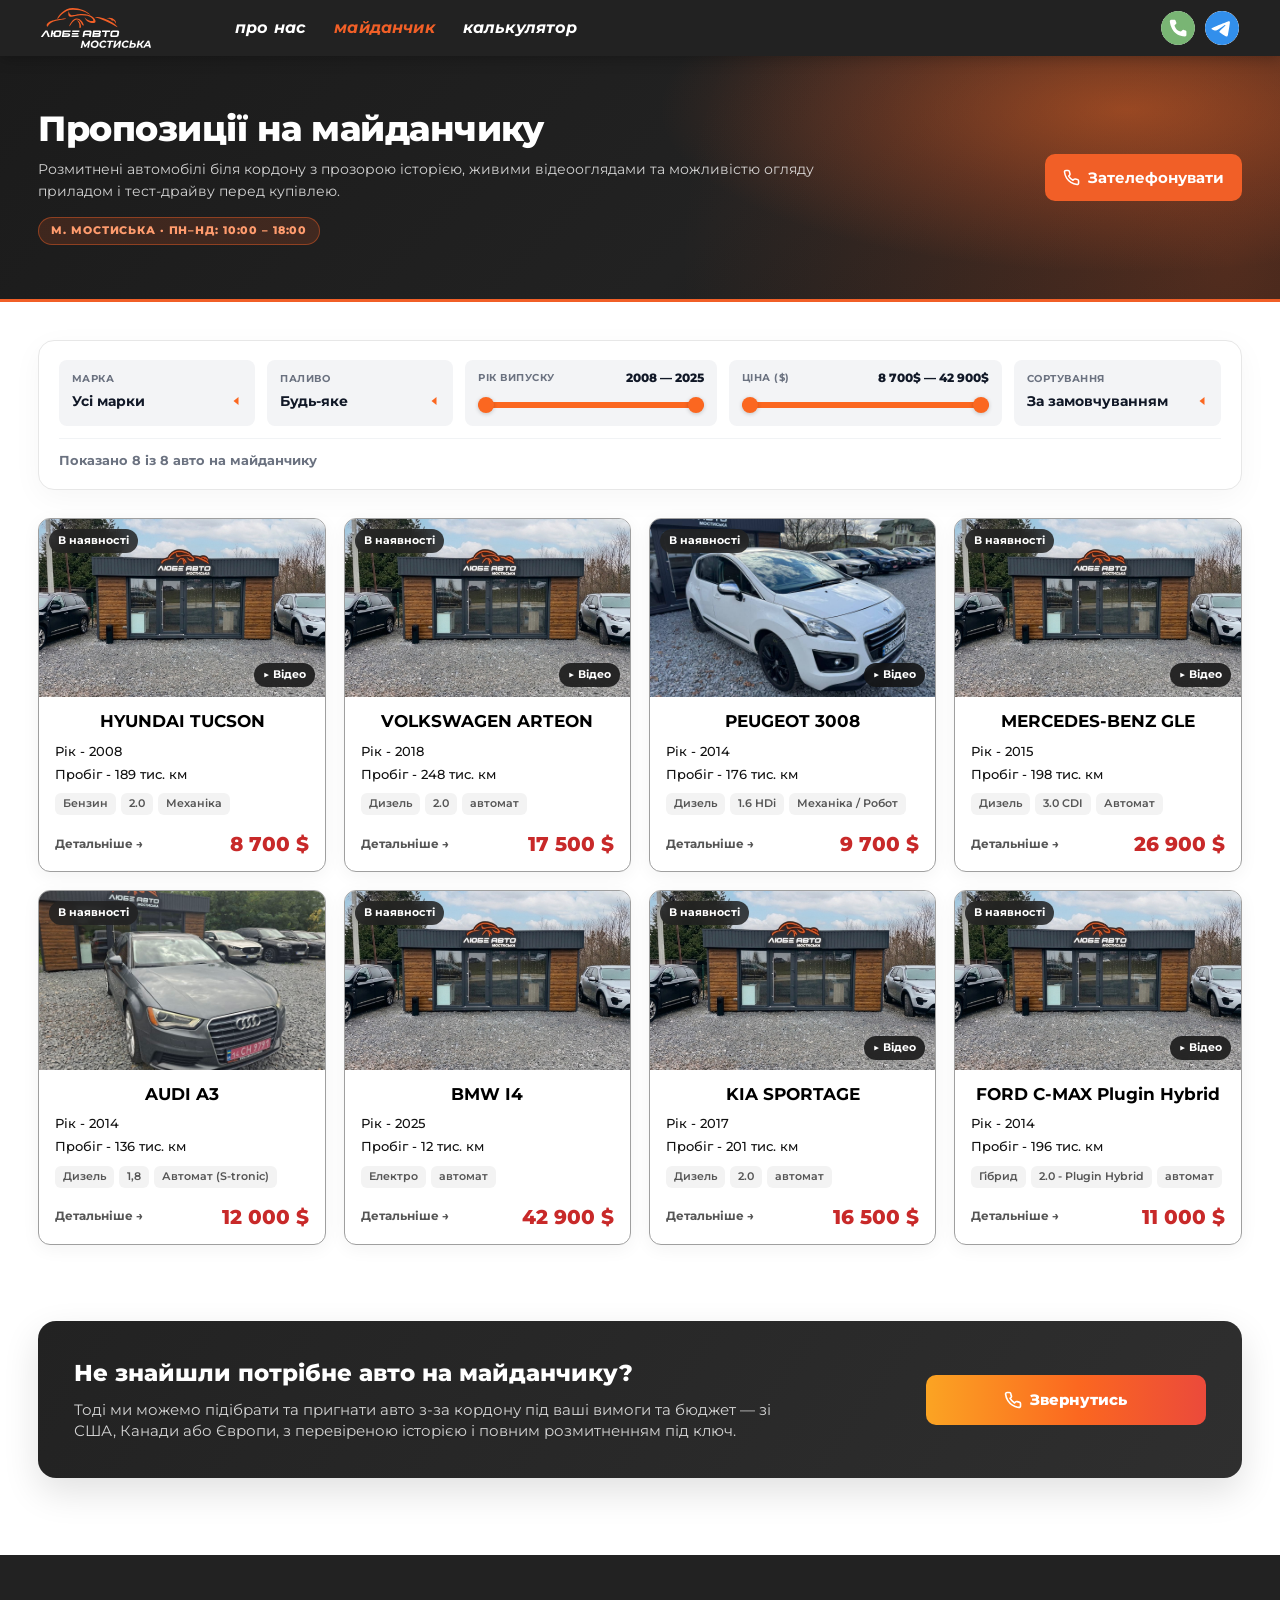
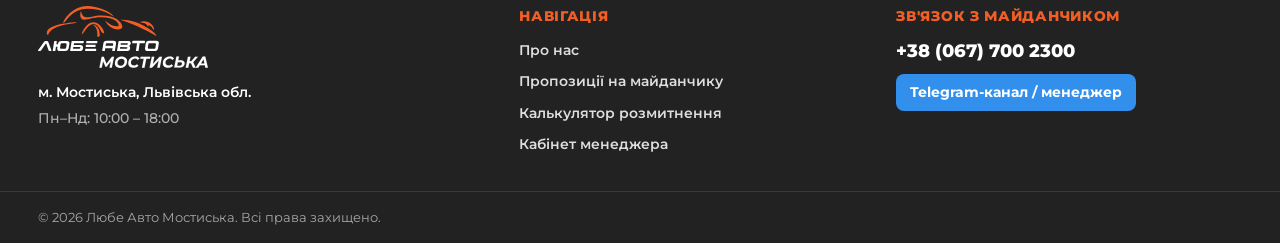
==== index.html @ 4a0e56e9 "Update root URLs and multi-size PNG/ICO favicons for avovkus.github.io" ====
<!DOCTYPE html>
<html lang="uk">
<head>
  <meta charset="UTF-8" />
  <meta name="viewport" content="width=device-width, initial-scale=1.0" />
  <title>Любе Авто Мостиська</title>
  <meta
    name="description"
    content="Автомайданчик Любе Авто Мостиська: перевірені авто в наявності на площадці та фірмовий онлайн-калькулятор розмитнення і доставки авто з Європи, США та Кореї."
  />
  <link rel="canonical" href="https://avovkus.github.io/" />
  <meta property="og:type" content="website" />
  <meta property="og:locale" content="uk_UA" />
  <meta property="og:site_name" content="Любе Авто Мостиська" />
  <meta property="og:url" content="https://avovkus.github.io/" />
  <meta property="og:title" content="Любе Авто Мостиська" />
  <meta
    property="og:description"
    content="Перевірені розмитнені авто на майданчику в Мостиськах та точний калькулятор розмитнення авто зі США, Канади й Європи."
  />
  <meta property="og:image" content="https://avovkus.github.io/assets/img/hero.jpg" />
  <link rel="icon" href="favicon.ico?v=20261128" sizes="any" />
  <link rel="icon" type="image/svg+xml" href="assets/img/favicon.svg?v=20261128" />
  <link rel="icon" type="image/png" sizes="48x48" href="assets/img/favicon-48.png?v=20261128" />
  <link rel="icon" type="image/png" sizes="96x96" href="assets/img/favicon-96.png?v=20261128" />
  <link rel="icon" type="image/png" sizes="192x192" href="assets/img/favicon-192.png?v=20261128" />
  <link rel="apple-touch-icon" sizes="180x180" href="assets/img/apple-touch-icon.png?v=20261128" />
  <script type="application/ld+json">
  {
    "@context": "https://schema.org",
    "@graph": [
      {
        "@type": "WebSite",
        "name": "Любе Авто Мостиська",
        "alternateName": ["Lube Avto Mostyska", "Любе Авто"],
        "url": "https://avovkus.github.io/"
      },
      {
        "@type": "AutoDealer",
        "name": "Любе Авто Мостиська",
        "url": "https://avovkus.github.io/",
        "image": "https://avovkus.github.io/assets/img/hero.jpg",
        "telephone": "+380677002300",
        "address": {
          "@type": "PostalAddress",
          "addressLocality": "Мостиська",
          "addressRegion": "Львівська область",
          "addressCountry": "UA"
        }
      }
    ]
  }
  </script>
  <link rel="preconnect" href="https://fonts.googleapis.com" />
  <link rel="preconnect" href="https://fonts.gstatic.com" crossorigin />
  <link
    href="https://fonts.googleapis.com/css2?family=Montserrat:ital,wght@0,400;0,500;0,600;0,700;0,800;1,700;1,800&display=swap"
    rel="stylesheet"
  />
  <link rel="stylesheet" href="css/styles.css?v=20261126" />
</head>
<body id="top" data-page="lot">
  <!-- Шапка сайту -->
  <header class="site-header" id="site-header">
    <div class="header-inner">
      <a href="index.html" class="brand-link" aria-label="Любе Авто Мостиська — головна сторінка майданчика">
        <img
          src="assets/img/logo.svg"
          alt="Любе Авто Мостиська"
          width="197"
          height="72"
          class="brand-logo"
        />
      </a>

      <nav class="main-nav" aria-label="Головна навігація">
        <a href="about.html" class="nav-link" data-nav="about">про нас</a>
        <a href="index.html" class="nav-link is-active" data-nav="lot" aria-current="page">майданчик</a>
        <a href="calculator.html" class="nav-link" data-nav="calculator">калькулятор</a>
      </nav>

      <div class="header-actions">
        <a
          href="tel:+380677002300"
          class="icon-btn icon-btn--phone"
          id="header-phone-link"
          aria-label="Зателефонувати"
          title="Зателефонувати"
        >
          <img src="assets/img/icon-phone.svg" alt="" width="70" height="70" class="action-icon" />
        </a>

        <a
          href="https://t.me/+380677002300"
          target="_blank"
          rel="noopener noreferrer"
          class="icon-btn icon-btn--telegram"
          id="header-telegram-link"
          aria-label="Написати в Telegram"
          title="Написати в Telegram"
        >
          <img src="assets/img/icon-telegram.svg" alt="" width="70" height="70" class="action-icon" />
        </a>

        <button
          type="button"
          class="burger-btn"
          id="burger-btn"
          aria-expanded="false"
          aria-controls="mobile-menu"
          aria-label="Відкрити меню"
        >
          <span></span>
          <span></span>
          <span></span>
        </button>
      </div>
    </div>

    <!-- Мобільне меню -->
    <div class="mobile-menu" id="mobile-menu" hidden>
      <a href="about.html" class="mobile-menu__link" data-nav="about">про нас</a>
      <a href="index.html" class="mobile-menu__link is-active" data-nav="lot" aria-current="page">майданчик</a>
      <a href="calculator.html" class="mobile-menu__link" data-nav="calculator">калькулятор</a>
      <div class="mobile-menu__contacts">
        <a href="tel:+380677002300" id="mobile-phone-link" class="mobile-contact-pill">
          Зателефонувати
        </a>
        <a
          href="https://t.me/+380677002300"
          target="_blank"
          rel="noopener noreferrer"
          id="mobile-telegram-link"
          class="mobile-contact-pill mobile-contact-pill--tg"
        >
          Telegram
        </a>
      </div>
    </div>
  </header>

  <main>
    <!-- Верхній банер майданчика -->
    <section class="page-hero" aria-labelledby="lot-hero-title">
      <div class="container">
        <div class="page-hero__inner">
          <div class="page-hero__content">
            <h1 class="page-hero__title" id="lot-hero-title">
              Пропозиції на майданчику
            </h1>
            <p class="page-hero__subtitle">
              Розмитнені автомобілі біля кордону з прозорою історією, живими відеооглядами та
              можливістю огляду приладом і тест-драйву перед купівлею.
            </p>
            <span class="page-hero__eyebrow page-hero__eyebrow--bottom" id="lot-hero-meta">
              <span id="lot-hero-meta-text">м. Мостиська · Пн–Нд: 10:00 – 18:00</span>
            </span>
          </div>

          <div class="page-hero__actions">
            <a
              href="tel:+380677002300"
              id="lot-hero-phone-btn"
              class="btn btn--primary"
              aria-label="Зателефонувати на майданчик"
            >
              <svg width="17" height="17" viewBox="0 0 24 24" fill="none" stroke="currentColor" stroke-width="2.2" stroke-linecap="round" stroke-linejoin="round" aria-hidden="true">
                <path d="M22 16.92v3a2 2 0 0 1-2.18 2 19.79 19.79 0 0 1-8.63-3.07 19.5 19.5 0 0 1-6-6 19.79 19.79 0 0 1-3.07-8.67A2 2 0 0 1 4.11 2h3a2 2 0 0 1 2 1.72 12.84 12.84 0 0 0 .7 2.81 2 2 0 0 1-.45 2.11L8.09 9.91a16 16 0 0 0 6 6l1.27-1.27a2 2 0 0 1 2.11-.45 12.84 12.84 0 0 0 2.81.7A2 2 0 0 1 22 16.92z" />
              </svg>
              <span>Зателефонувати</span>
            </a>
          </div>
        </div>
      </div>
    </section>

    <!-- Вітрина авто на майданчику -->
    <section class="lot-section" id="lot" aria-label="Каталог автомобілів на майданчику">
      <div class="container">

        <!-- Фільтри майданчика у стилі калькулятора -->
        <div class="filter-bar-wrap">
          <div class="filter-shell">
            <form class="filter-bar" id="lot-filters" aria-label="Фільтри автомобілів на майданчику">
              <label class="filter-slot">
                <span class="filter-slot__label">Марка</span>
                <select id="filter-brand" name="brand" class="filter-slot__control">
                  <option value="all">Усі марки</option>
                </select>
              </label>

              <label class="filter-slot">
                <span class="filter-slot__label">Паливо</span>
                <select id="filter-fuel" name="fuel" class="filter-slot__control">
                  <option value="all">Будь-яке</option>
                </select>
              </label>

              <div class="filter-slot filter-slot--range" id="filter-year-slot">
                <div class="filter-range__head">
                  <span class="filter-slot__label">Рік випуску</span>
                  <span class="filter-range__value" id="filter-year-display">—</span>
                </div>
                <div class="dual-range" id="filter-year-range">
                  <div class="dual-range__track" aria-hidden="true">
                    <div class="dual-range__fill" id="filter-year-fill"></div>
                  </div>
                  <input
                    type="range"
                    id="filter-year-min"
                    class="dual-range__input dual-range__input--min"
                    aria-label="Рік випуску від"
                  />
                  <input
                    type="range"
                    id="filter-year-max"
                    class="dual-range__input dual-range__input--max"
                    aria-label="Рік випуску до"
                  />
                </div>
              </div>

              <div class="filter-slot filter-slot--range" id="filter-price-slot">
                <div class="filter-range__head">
                  <span class="filter-slot__label">Ціна ($)</span>
                  <span class="filter-range__value" id="filter-price-display">—</span>
                </div>
                <div class="dual-range" id="filter-price-range">
                  <div class="dual-range__track" aria-hidden="true">
                    <div class="dual-range__fill" id="filter-price-fill"></div>
                  </div>
                  <input
                    type="range"
                    id="filter-price-min"
                    class="dual-range__input dual-range__input--min"
                    aria-label="Ціна від"
                  />
                  <input
                    type="range"
                    id="filter-price-max"
                    class="dual-range__input dual-range__input--max"
                    aria-label="Ціна до"
                  />
                </div>
              </div>

              <label class="filter-slot">
                <span class="filter-slot__label">Сортування</span>
                <select id="filter-sort" name="sort" class="filter-slot__control">
                  <option value="default">За замовчуванням</option>
                  <option value="price-asc">Спочатку дешевші</option>
                  <option value="price-desc">Спочатку дорожчі</option>
                  <option value="year-desc">Спочатку новіші</option>
                  <option value="mileage-asc">Менший пробіг</option>
                </select>
              </label>
            </form>

            <div class="filter-meta">
              <p class="filter-meta__count" id="cars-count" aria-live="polite"></p>
              <button type="button" class="filter-reset-btn" id="reset-filters-btn" hidden>
                ✕ Скинути фільтри
              </button>
            </div>
          </div>
        </div>

        <!-- Сітка карток авто -->
        <div class="cars-grid" id="cars-grid"></div>

        <!-- Порожній стан при фільтрації -->
        <div class="empty-state" id="cars-empty" hidden>
          <p class="empty-state__title">За обраними параметрами авто не знайдено</p>
          <p class="empty-state__text">
            Спробуйте змінити фільтри або скористайтесь фірмовим калькулятором розмитнення, щоб підібрати авто під замовлення з-за кордону.
          </p>
          <div class="empty-state__actions">
            <button type="button" class="btn btn--primary" id="empty-reset-btn">
              Показати всі авто на майданчику
            </button>
            <a href="calculator.html" class="btn btn--outline">
              Відкрити калькулятор
            </a>
          </div>
        </div>
      </div>
    </section>

    <!-- Пригон авто під замовлення з-за кордону -->
    <section class="cross-cta-section" aria-label="Підбір і пригон авто з-за кордону">
      <div class="container">
        <div class="cross-cta-card">
          <div class="cross-cta-card__text">
            <h2 class="cross-cta-card__title">Не знайшли потрібне авто на майданчику?</h2>
            <p class="cross-cta-card__desc">
              Тоді ми можемо підібрати та пригнати авто з-за кордону під ваші вимоги та бюджет — зі США, Канади або Європи, з перевіреною історією і повним розмитненням під ключ.
            </p>
          </div>
          <div class="cross-cta-card__actions">
            <a
              href="tel:+380677002300"
              id="lot-cta-phone-btn"
              class="cta-gradient-btn"
              aria-label="Звернутись за телефоном щодо пригону авто"
            >
              <svg width="18" height="18" viewBox="0 0 24 24" fill="none" stroke="currentColor" stroke-width="2.2" stroke-linecap="round" stroke-linejoin="round" aria-hidden="true">
                <path d="M22 16.92v3a2 2 0 0 1-2.18 2 19.79 19.79 0 0 1-8.63-3.07 19.5 19.5 0 0 1-6-6 19.79 19.79 0 0 1-3.07-8.67A2 2 0 0 1 4.11 2h3a2 2 0 0 1 2 1.72 12.84 12.84 0 0 0 .7 2.81 2 2 0 0 1-.45 2.11L8.09 9.91a16 16 0 0 0 6 6l1.27-1.27a2 2 0 0 1 2.11-.45 12.84 12.84 0 0 0 2.81.7A2 2 0 0 1 22 16.92z" />
              </svg>
              <span>Звернутись</span>
            </a>
          </div>
        </div>
      </div>
    </section>
  </main>

  <!-- Футер -->
  <footer class="site-footer">
    <div class="container footer-inner">
      <div class="footer-col">
        <img
          src="assets/img/logo.svg"
          alt="Любе Авто Мостиська"
          width="197"
          height="72"
          class="footer-logo"
        />
        <p class="footer-text" id="footer-city">м. Мостиська, Львівська обл.</p>
        <p class="footer-text footer-text--muted" id="footer-hours">Пн–Нд: 10:00 – 18:00</p>
      </div>

      <div class="footer-col">
        <h3 class="footer-title">Навігація</h3>
        <ul class="footer-links">
          <li><a href="about.html">Про нас</a></li>
          <li><a href="index.html">Пропозиції на майданчику</a></li>
          <li><a href="calculator.html">Калькулятор розмитнення</a></li>
          <li><a href="admin.html">Кабінет менеджера</a></li>
        </ul>
      </div>

      <div class="footer-col">
        <h3 class="footer-title">Зв'язок з майданчиком</h3>
        <div class="footer-contacts">
          <a href="tel:+380677002300" id="footer-phone-link" class="footer-phone">+38 (067) 700 2300</a>
          <a
            href="https://t.me/+380677002300"
            target="_blank"
            rel="noopener noreferrer"
            id="footer-tg-link"
            class="footer-tg"
          >
            Telegram-канал / менеджер
          </a>
        </div>
      </div>
    </div>
    <div class="footer-bottom">
      <div class="container">
        <span>© <span id="current-year">2026</span> Любе Авто Мостиська. Всі права захищено.</span>
      </div>
    </div>
  </footer>

  <!-- Модальне вікно деталей авто -->
  <div class="modal-backdrop" id="car-modal" hidden role="dialog" aria-modal="true" aria-labelledby="modal-car-title">
    <div class="modal-card">
      <button type="button" class="modal-close" id="modal-close-btn" aria-label="Закрити вікно">
        <svg width="18" height="18" viewBox="0 0 24 24" fill="none" aria-hidden="true">
          <path d="M6 6L18 18M18 6L6 18" stroke="currentColor" stroke-width="2.4" stroke-linecap="round" />
        </svg>
      </button>
      <div class="modal-grid">
        <div class="modal-media">
          <div class="modal-media__stage">
            <img id="modal-car-img" src="" alt="" class="modal-media__img" />
            <video
              id="modal-car-video"
              class="modal-media__video"
              controls
              playsinline
              preload="metadata"
              hidden
            ></video>
            <iframe
              id="modal-car-iframe"
              class="modal-media__iframe"
              title="Відео авто"
              allow="accelerometer; autoplay; clipboard-write; encrypted-media; gyroscope; picture-in-picture"
              allowfullscreen
              hidden
            ></iframe>
            <button
              type="button"
              class="modal-gallery-nav modal-gallery-nav--prev"
              id="modal-gallery-prev"
              aria-label="Попереднє медіа"
              hidden
            >
              <svg width="20" height="20" viewBox="0 0 24 24" fill="none" aria-hidden="true">
                <path d="M14.5 6L8.5 12L14.5 18" stroke="currentColor" stroke-width="2.5" stroke-linecap="round" stroke-linejoin="round" />
              </svg>
            </button>
            <button
              type="button"
              class="modal-gallery-nav modal-gallery-nav--next"
              id="modal-gallery-next"
              aria-label="Наступне медіа"
              hidden
            >
              <svg width="20" height="20" viewBox="0 0 24 24" fill="none" aria-hidden="true">
                <path d="M9.5 6L15.5 12L9.5 18" stroke="currentColor" stroke-width="2.5" stroke-linecap="round" stroke-linejoin="round" />
              </svg>
            </button>
          </div>
          <div class="modal-thumbs" id="modal-gallery-thumbs" hidden></div>
        </div>
        <div class="modal-body">
          <span class="modal-badge" id="modal-car-status">В наявності</span>
          <h3 class="modal-title" id="modal-car-title"></h3>
          <div class="modal-price-wrap">
            <span class="modal-old-price" id="modal-car-old-price" hidden></span>
            <span class="modal-price-usd" id="modal-car-price-usd"></span>
            <span class="modal-price-uah" id="modal-car-price-uah"></span>
            <span class="modal-discount-badge" id="modal-car-discount-badge" hidden></span>
          </div>

          <dl class="modal-specs" id="modal-car-specs"></dl>
          <p class="modal-description" id="modal-car-desc"></p>

          <div class="modal-actions">
            <a href="tel:+380677002300" id="modal-phone-btn" class="btn btn--green">Зателефонувати</a>
            <a
              href="https://t.me/+380677002300"
              target="_blank"
              rel="noopener noreferrer"
              id="modal-tg-btn"
              class="btn btn--telegram"
            >
              Написати в Telegram
            </a>
          </div>
        </div>
      </div>
    </div>
  </div>

  <!-- Спливаюче сповіщення -->
  <div class="toast" id="toast" role="status" aria-live="polite" hidden></div>

  <script defer src="js/data.js?v=20261124"></script>
  <script defer src="js/store.js?v=20261126"></script>
  <script defer src="js/app.js?v=20261126"></script>
</body>
</html>
---- css/styles.css ----
:root {
  --bg-page: #ffffff;
  --bg-surface: #f6f6f6;
  --bg-dark: #222222;
  --bg-dark-elevated: #2c2c2c;
  --bg-filter-slot: #e4e4e4;

  --brand-orange: #f15f27;
  --brand-orange-hover: #d94d18;
  --price-red: #c82929;
  --accent-green: #79b574;
  --accent-telegram: #328fec;

  --text-primary: #141414;
  --text-secondary: #555555;
  --text-inverse: #ffffff;

  --border-card: #9f9f9f;
  --border-subtle: #dcdcdc;
  --border-rule: #000000;

  --radius-card: 14px;
  --radius-panel: 18px;
  --radius-control: 10px;

  --container-max: 1810px;
  --container-gutter: clamp(16px, 3vw, 55px);

  --shadow-card: 0 4px 18px rgba(0, 0, 0, 0.05);
  --shadow-card-hover: 0 14px 32px rgba(0, 0, 0, 0.12);
  --shadow-modal: 0 24px 60px rgba(0, 0, 0, 0.35);

  --font-main: "Montserrat", -apple-system, BlinkMacSystemFont, "Segoe UI", Roboto, sans-serif;
}

*,
*::before,
*::after {
  box-sizing: border-box;
}

html {
  scroll-behavior: smooth;
  scroll-padding-top: 84px;
  max-width: 100%;
  overflow-x: clip;
}

body {
  margin: 0;
  min-height: 100vh;
  max-width: 100%;
  overflow-x: clip;
  display: flex;
  flex-direction: column;
  font-family: var(--font-main);
  color: var(--text-primary);
  background-color: var(--bg-page);
  line-height: 1.45;
  -webkit-font-smoothing: antialiased;
}

main {
  flex: 1 0 auto;
}

img {
  display: block;
  max-width: 100%;
}

button,
input,
select {
  font-family: inherit;
}

a {
  color: inherit;
}

.container {
  width: 100%;
  max-width: calc(var(--container-max) + var(--container-gutter) * 2);
  margin: 0 auto;
  padding-left: var(--container-gutter);
  padding-right: var(--container-gutter);
}

/* ========================
   Header
   ======================== */
.site-header {
  position: sticky;
  top: 0;
  z-index: 100;
  background-color: var(--bg-dark);
  box-shadow: 0 2px 14px rgba(0, 0, 0, 0.25);
}

.header-inner {
  width: 100%;
  max-width: 1920px;
  margin: 0 auto;
  height: clamp(56px, 4.2vw, 74px);
  padding: 0 clamp(16px, 3.2vw, 56px);
  display: flex;
  align-items: center;
  justify-content: space-between;
  gap: 20px;
}

.brand-link {
  display: inline-flex;
  align-items: center;
  flex-shrink: 0;
  text-decoration: none;
}

.brand-logo {
  width: clamp(110px, 7.6vw, 142px);
  height: auto;
}

.main-nav {
  display: flex;
  align-items: center;
  gap: clamp(20px, 2.2vw, 40px);
  margin-right: auto;
  margin-left: clamp(20px, 5vw, 96px);
}

.nav-link {
  text-decoration: none;
  color: var(--text-inverse);
  font-size: clamp(16px, 1.15vw, 21px);
  font-weight: 700;
  font-style: italic;
  letter-spacing: 0.01em;
  transition: color 0.2s ease, opacity 0.2s ease;
  white-space: nowrap;
}

.nav-link:hover,
.nav-link:focus-visible {
  color: var(--brand-orange);
}

.nav-link.is-active {
  color: var(--brand-orange);
}

.header-actions {
  display: flex;
  align-items: center;
  gap: clamp(8px, 0.8vw, 14px);
  flex-shrink: 0;
}

.icon-btn {
  display: inline-flex;
  align-items: center;
  justify-content: center;
  border-radius: 50%;
  text-decoration: none;
  transition: transform 0.2s ease, box-shadow 0.2s ease;
  overflow: hidden;
  flex-shrink: 0;
}

.icon-btn--telegram {
  background-color: #ffffff;
}

.icon-btn:hover,
.icon-btn:focus-visible {
  transform: translateY(-2px) scale(1.04);
  box-shadow: 0 6px 16px rgba(0, 0, 0, 0.35);
}

.action-icon {
  width: clamp(34px, 2.4vw, 44px);
  height: auto;
}

.burger-btn {
  display: none;
  flex-direction: column;
  justify-content: center;
  gap: 5px;
  width: 36px;
  height: 36px;
  padding: 7px;
  background: rgba(255, 255, 255, 0.08);
  border: 1px solid rgba(255, 255, 255, 0.16);
  border-radius: 8px;
  cursor: pointer;
}

.burger-btn span {
  display: block;
  height: 2px;
  width: 100%;
  background-color: #ffffff;
  border-radius: 2px;
  transition: transform 0.2s ease, opacity 0.2s ease;
}

.mobile-menu {
  padding: 14px 20px 20px;
  border-top: 1px solid rgba(255, 255, 255, 0.1);
  background-color: var(--bg-dark);
  display: flex;
  flex-direction: column;
  gap: 12px;
}

.mobile-menu[hidden] {
  display: none;
}

.mobile-menu__link {
  text-decoration: none;
  color: #ffffff;
  font-size: 20px;
  font-weight: 700;
  font-style: italic;
  padding: 6px 0;
}

.mobile-menu__link.is-active {
  color: var(--brand-orange);
}

.mobile-menu__contacts {
  display: flex;
  gap: 10px;
  padding-top: 6px;
}

.mobile-contact-pill {
  flex: 1;
  text-align: center;
  text-decoration: none;
  font-size: 14px;
  font-weight: 700;
  color: #ffffff;
  background-color: var(--accent-green);
  padding: 10px 12px;
  border-radius: 8px;
}

.mobile-contact-pill--tg {
  background-color: var(--accent-telegram);
}

/* ========================
   Showcase Section (Майданчик)
   ======================== */
.lot-section {
  padding: clamp(24px, 3vw, 44px) 0 clamp(48px, 6vw, 96px);
  background-color: var(--bg-page);
}

.filter-bar-wrap {
  max-width: 1460px;
  margin: 0 auto clamp(24px, 2.2vw, 34px);
}

.filter-shell {
  background-color: #ffffff;
  border: 1px solid #e7e7e7;
  border-radius: 16px;
  padding: clamp(14px, 1.5vw, 20px);
  box-shadow: 0 8px 30px rgba(0, 0, 0, 0.04);
}

.filter-bar {
  display: grid;
  grid-template-columns: 0.9fr 0.85fr 1.15fr 1.25fr 0.95fr;
  gap: 12px;
  align-items: stretch;
}

.filter-slot {
  position: relative;
  display: flex;
  flex-direction: column;
  justify-content: center;
  background-color: #f3f4f6;
  border: 1px solid transparent;
  border-radius: 8px;
  padding: 8px 12px 10px;
  min-height: 62px;
  transition: background-color 0.2s ease, border-color 0.2s ease, box-shadow 0.2s ease;
  cursor: pointer;
}

.filter-slot:hover {
  background-color: #eceef1;
}

.filter-slot:focus-within,
.filter-slot.is-filtered,
.filter-slot.is-dropdown-open {
  background-color: #ffffff;
  border-color: #fb6720;
  box-shadow: 0 4px 14px rgba(251, 103, 32, 0.1);
}

.filter-slot--range {
  cursor: default;
}

.filter-slot__label {
  display: block;
  font-size: 10px;
  font-weight: 700;
  text-transform: uppercase;
  letter-spacing: 0.05em;
  color: #6b7280;
  margin-bottom: 3px;
}

.filter-slot--range .filter-slot__label {
  margin-bottom: 0;
}

.filter-slot__control {
  width: 100%;
  border: none;
  background: transparent;
  color: #111827;
  font-size: 13px;
  font-weight: 700;
  padding: 2px 0;
  cursor: pointer;
  outline: none;
}

.filter-range__head {
  display: flex;
  align-items: center;
  justify-content: space-between;
  gap: 8px;
  margin-bottom: 8px;
}

.filter-range__value {
  font-size: 12px;
  font-weight: 800;
  color: #111827;
  white-space: nowrap;
}

.filter-slot--range.is-filtered .filter-range__value {
  color: #fb6720;
}

.dual-range {
  position: relative;
  height: 20px;
  display: flex;
  align-items: center;
}

.dual-range__track {
  position: relative;
  width: 100%;
  height: 6px;
  border-radius: 999px;
  background-color: #dcdcdc;
  overflow: hidden;
}

.dual-range__fill {
  position: absolute;
  top: 0;
  bottom: 0;
  left: 0;
  width: 100%;
  border-radius: 999px;
  background-color: #fb6720;
}

.dual-range__input {
  position: absolute;
  left: 0;
  top: 0;
  width: 100%;
  height: 20px;
  margin: 0;
  padding: 0;
  background: transparent;
  pointer-events: none;
  -webkit-appearance: none;
  appearance: none;
}

.dual-range__input:focus {
  outline: none;
}

.dual-range__input::-webkit-slider-runnable-track {
  height: 6px;
  background: transparent;
}

.dual-range__input::-webkit-slider-thumb {
  -webkit-appearance: none;
  appearance: none;
  width: 16px;
  height: 16px;
  margin-top: -5px;
  border-radius: 50%;
  background-color: #fb6720;
  border: none;
  box-shadow: 0 1px 4px rgba(0, 0, 0, 0.2);
  pointer-events: auto;
  cursor: pointer;
  transition: transform 0.12s ease, background-color 0.12s ease;
}

.dual-range__input::-webkit-slider-thumb:hover,
.dual-range__input:active::-webkit-slider-thumb {
  transform: scale(1.16);
  background-color: #f15f27;
}

.dual-range__input::-moz-range-track {
  height: 6px;
  background: transparent;
  border: none;
}

.dual-range__input::-moz-range-thumb {
  width: 16px;
  height: 16px;
  border-radius: 50%;
  background-color: #fb6720;
  border: none;
  box-shadow: 0 1px 4px rgba(0, 0, 0, 0.2);
  pointer-events: auto;
  cursor: pointer;
  transition: transform 0.12s ease, background-color 0.12s ease;
}

.dual-range__input::-moz-range-thumb:hover,
.dual-range__input:active::-moz-range-thumb {
  transform: scale(1.16);
  background-color: #f15f27;
}

.dual-range__input:disabled::-webkit-slider-thumb {
  cursor: default;
  opacity: 0.75;
}

.dual-range__input:disabled::-moz-range-thumb {
  cursor: default;
  opacity: 0.75;
}

.filter-meta {
  display: flex;
  align-items: center;
  justify-content: space-between;
  gap: 12px;
  margin-top: 12px;
  padding-top: 12px;
  border-top: 1px solid #f1f3f5;
  min-height: 28px;
}

.filter-meta__count {
  margin: 0;
  font-size: 13px;
  font-weight: 700;
  color: #6b7280;
}

.filter-reset-btn {
  border: none;
  background: transparent;
  color: #fb6720;
  font-size: 13px;
  font-weight: 700;
  padding: 4px 6px;
  border-radius: 6px;
  cursor: pointer;
  transition: opacity 0.2s ease, background-color 0.2s ease;
}

.filter-reset-btn:hover {
  background-color: #fff3ec;
}

.filter-reset-btn[hidden] {
  display: none;
}

/* Car Grid */
.cars-grid {
  max-width: 1460px;
  margin: 0 auto;
  display: grid;
  grid-template-columns: repeat(4, minmax(0, 1fr));
  gap: clamp(14px, 1.4vw, 22px);
}

.car-card {
  display: flex;
  flex-direction: column;
  background-color: #ffffff;
  border: 1px solid var(--border-card);
  border-radius: 12px;
  overflow: hidden;
  box-shadow: var(--shadow-card);
  transition: transform 0.22s ease, box-shadow 0.22s ease, border-color 0.22s ease;
  cursor: pointer;
  text-align: left;
}

.car-card:hover,
.car-card:focus-visible {
  transform: translateY(-4px);
  box-shadow: var(--shadow-card-hover);
  border-color: var(--brand-orange);
  outline: none;
}

.car-card__media {
  position: relative;
  width: 100%;
  aspect-ratio: 16 / 10;
  overflow: hidden;
  background-color: #ececec;
}

.car-card__img {
  width: 100%;
  height: 100%;
  object-fit: cover;
  object-position: center;
  transition: transform 0.35s ease;
}

.car-card:hover .car-card__img {
  transform: scale(1.03);
}

.car-card__badge {
  position: absolute;
  top: 10px;
  left: 10px;
  background: rgba(34, 34, 34, 0.85);
  color: #ffffff;
  font-size: 11px;
  font-weight: 700;
  padding: 4px 9px;
  border-radius: 999px;
  backdrop-filter: blur(4px);
}

.car-card__badge--reserved {
  background: rgba(251, 103, 32, 0.92);
}

.car-card__badge--sold {
  background: rgba(195, 22, 24, 0.9);
}

.car-card__badge--transit {
  background: rgba(34, 122, 200, 0.9);
}

.car-card__video-tag {
  position: absolute;
  bottom: 10px;
  right: 10px;
  background: rgba(17, 17, 17, 0.84);
  color: #ffffff;
  font-size: 11px;
  font-weight: 700;
  padding: 4px 9px;
  border-radius: 999px;
  backdrop-filter: blur(4px);
}

.car-card__body {
  display: flex;
  flex-direction: column;
  flex: 1;
  padding: 14px 16px 16px;
}

.car-card__title {
  margin: 0 0 10px;
  text-align: center;
  font-size: clamp(17px, 1.2vw, 21px);
  font-weight: 700;
  color: #000000;
  line-height: 1.2;
}

.car-card__specs {
  display: flex;
  flex-direction: column;
  gap: 4px;
  margin: 0 0 10px;
  font-size: clamp(13px, 0.95vw, 15px);
  font-weight: 500;
  color: #111111;
}

.car-card__tags {
  display: flex;
  flex-wrap: wrap;
  gap: 5px;
  margin-bottom: 12px;
}

.car-tag {
  font-size: 11px;
  font-weight: 600;
  color: var(--text-secondary);
  background-color: #f3f3f3;
  padding: 3px 8px;
  border-radius: 6px;
}

.car-card__footer {
  margin-top: auto;
  display: flex;
  align-items: flex-end;
  justify-content: space-between;
  gap: 10px;
  padding-top: 6px;
}

.car-card__more {
  font-size: 12px;
  font-weight: 700;
  color: var(--text-secondary);
  transition: color 0.2s ease;
  padding-bottom: 3px;
}

.car-card:hover .car-card__more {
  color: var(--brand-orange);
}

.car-card__price-group {
  margin-left: auto;
  display: flex;
  flex-direction: column;
  align-items: flex-end;
  gap: 2px;
  min-width: 0;
}

.car-card__old-price {
  font-size: 13px;
  font-weight: 600;
  color: #767676;
  text-decoration: line-through;
  text-decoration-thickness: 1.5px;
  line-height: 1.15;
  white-space: nowrap;
}

.car-card__price {
  font-size: clamp(20px, 1.4vw, 24px);
  font-weight: 800;
  color: var(--price-red);
  line-height: 1.1;
  white-space: nowrap;
}

/* Empty State */
.empty-state {
  text-align: center;
  padding: 52px 20px;
  border: 1px dashed var(--border-card);
  border-radius: var(--radius-panel);
  background-color: var(--bg-surface);
}

.empty-state__title {
  margin: 0 0 8px;
  font-size: 20px;
  font-weight: 700;
}

.empty-state__text {
  margin: 0 auto 20px;
  max-width: 520px;
  color: var(--text-secondary);
}

.empty-state__actions {
  display: flex;
  flex-wrap: wrap;
  justify-content: center;
  gap: 12px;
}

/* ========================
   Calculator Section (Lube Avto Replica)
   ======================== */
.calculator-section {
  padding: clamp(34px, 4vw, 60px) 0 clamp(60px, 6.5vw, 96px);
  background-color: #f7f8fa;
}

.calc-container {
  max-width: 1460px;
}

/* Top bar */
.calc-topbar {
  display: flex;
  align-items: center;
  justify-content: space-between;
  gap: 16px;
  margin-bottom: 18px;
}

.calc-title {
  margin: 0;
  font-size: clamp(24px, 2vw, 32px);
  font-weight: 800;
  color: #111111;
}

.calc-topbar__actions {
  display: flex;
  align-items: center;
  gap: 20px;
}

.calc-action-link {
  display: inline-flex;
  align-items: center;
  gap: 7px;
  border: none;
  background: transparent;
  color: #222222;
  font-size: 14px;
  font-weight: 700;
  padding: 6px 4px;
  cursor: pointer;
  transition: opacity 0.2s ease;
}

.calc-action-link:hover {
  opacity: 0.78;
}

.calc-action-link--orange {
  color: #fb6720;
}

/* Main white calculator card */
.calc-shell {
  background-color: #ffffff;
  border: 1px solid #e7e7e7;
  border-radius: 16px;
  padding: clamp(16px, 2vw, 24px);
  box-shadow: 0 8px 30px rgba(0, 0, 0, 0.04);
}

.calc-columns {
  display: grid;
  grid-template-columns: repeat(3, minmax(0, 1fr));
  gap: 18px;
  align-items: stretch;
}

.calc-col {
  min-width: 0;
  background-color: #ffffff;
  border: 1px solid #ebebeb;
  border-radius: 10px;
  padding: 14px;
  display: flex;
  flex-direction: column;
  gap: 12px;
}

/* Column 1 fields */
.la-field {
  position: relative;
  background-color: #f3f4f6;
  border-radius: 8px;
  padding: 7px 12px 9px;
  border: 1px solid transparent;
  transition: border-color 0.2s ease, background-color 0.2s ease;
}

.la-field[hidden] {
  display: none;
}

.la-field:focus-within,
.la-field.is-dropdown-open {
  background-color: #ffffff;
  border-color: #fb6720;
}

.la-field__label {
  display: block;
  font-size: 10px;
  font-weight: 700;
  text-transform: uppercase;
  letter-spacing: 0.05em;
  color: #6b7280;
  margin-bottom: 2px;
}

.la-select,
.la-input {
  width: 100%;
  border: none;
  background: transparent;
  font-size: 14px;
  font-weight: 700;
  color: #111827;
  padding: 2px 0;
  outline: none;
}

.la-select {
  text-transform: uppercase;
  cursor: pointer;
}

.la-select:disabled {
  opacity: 0.45;
  cursor: not-allowed;
}

.la-input::placeholder {
  color: #9ca3af;
  font-weight: 600;
}

/* Column 2 boxed rows with inline badge */
.la-row-box {
  position: relative;
  display: flex;
  align-items: center;
  justify-content: space-between;
  gap: 10px;
  background-color: #f3f4f6;
  border-radius: 8px;
  padding: 8px 10px 8px 12px;
  border: 1px solid transparent;
}

.la-row-box:focus-within,
.la-row-box.is-dropdown-open {
  border-color: #fb6720;
  background-color: #ffffff;
}

.is-dropdown-open {
  z-index: 45;
}

.la-row-box__main {
  flex: 1;
  min-width: 0;
}

.la-row-box__caption {
  display: block;
  font-size: 11px;
  font-weight: 600;
  color: #6b7280;
  margin-bottom: 2px;
}

.la-select--inline {
  font-size: 13px;
}

/* Searchable Combobox for US Delivery Locations */
.la-combobox-row {
  position: relative;
}

.la-combo-trigger {
  width: 100%;
  display: flex;
  align-items: center;
  justify-content: space-between;
  gap: 8px;
  border: none;
  background: transparent;
  padding: 2px 0;
  font-size: 13px;
  font-weight: 700;
  text-transform: uppercase;
  color: #111827;
  text-align: left;
  cursor: pointer;
}

.la-combo-trigger--filter {
  font-size: clamp(14px, 1vw, 15px);
  text-transform: none;
}

.la-combo-trigger:disabled,
.la-combo-trigger.is-disabled {
  opacity: 0.45;
  cursor: not-allowed;
}

.la-combo-trigger.is-placeholder {
  color: #9ca3af;
  font-weight: 600;
}

.la-combo-trigger:focus {
  outline: none;
}

.la-native-select-hidden {
  position: absolute;
  opacity: 0;
  pointer-events: none;
  width: 0;
  height: 0;
  margin: 0;
}

.la-combo-trigger__text {
  overflow: hidden;
  text-overflow: ellipsis;
  white-space: nowrap;
}

.la-combo-trigger__arrow {
  flex-shrink: 0;
  transition: transform 0.18s ease;
}

.la-combo-trigger[aria-expanded="true"] .la-combo-trigger__arrow {
  transform: rotate(-90deg);
}

.la-combo-popover {
  position: absolute;
  left: 0;
  right: 0;
  min-width: 100%;
  top: calc(100% + 6px);
  z-index: 60;
  background-color: #ffffff;
  border: 1px solid #e5e7eb;
  border-radius: 10px;
  box-shadow: 0 16px 36px rgba(0, 0, 0, 0.15);
  overflow: hidden;
}

.la-combo-item__check {
  flex-shrink: 0;
  color: #fb6720;
  font-size: 13px;
  font-weight: 800;
}

.la-combo-popover[hidden] {
  display: none;
}

.la-combo-search-wrap {
  padding: 8px;
  border-bottom: 1px solid #f0f0f0;
  background-color: #fafafa;
}

.la-combo-search {
  width: 100%;
  height: 36px;
  padding: 0 10px;
  border: 1px solid #d1d5db;
  border-radius: 7px;
  font-size: 13px;
  font-weight: 600;
  color: #111827;
  background-color: #ffffff;
}

.la-combo-search:focus {
  outline: none;
  border-color: #fb6720;
}

.la-combo-list {
  list-style: none;
  margin: 0;
  padding: 4px;
  max-height: 270px;
  overflow-y: auto;
}

.la-combo-item {
  display: flex;
  align-items: center;
  justify-content: space-between;
  gap: 8px;
  padding: 8px 10px;
  border-radius: 7px;
  cursor: pointer;
  transition: background-color 0.14s ease;
}

.la-combo-item:hover,
.la-combo-item.is-selected {
  background-color: #fff3ec;
}

.la-combo-item__main {
  min-width: 0;
  display: flex;
  flex-direction: column;
}

.la-combo-item__name {
  font-size: 12px;
  font-weight: 700;
  color: #111827;
  text-transform: uppercase;
  overflow: hidden;
  text-overflow: ellipsis;
  white-space: nowrap;
}

.la-combo-item__port {
  font-size: 11px;
  font-weight: 500;
  color: #6b7280;
}

.la-combo-item__price {
  flex-shrink: 0;
  font-size: 12px;
  font-weight: 800;
  color: #fb6720;
}

.la-combo-empty {
  padding: 14px 10px;
  text-align: center;
  font-size: 12px;
  font-weight: 600;
  color: #6b7280;
}

/* Custom manual US yard box */
.la-custom-usa {
  background-color: #fff7f2;
  border: 1px dashed #fb6720;
  border-radius: 8px;
  padding: 10px;
}

.la-custom-usa[hidden] {
  display: none;
}

.la-custom-usa__grid {
  display: grid;
  grid-template-columns: 1fr 1.2fr;
  gap: 8px;
}

.la-custom-usa__field {
  position: relative;
  display: flex;
  flex-direction: column;
  gap: 4px;
  font-size: 11px;
  font-weight: 700;
  color: #374151;
}

.la-input--sm,
.la-select--sm {
  background-color: #ffffff;
  border: 1px solid #d1d5db;
  border-radius: 6px;
  padding: 5px 8px;
  font-size: 13px;
}

/* Line list & orange price badges */
.la-line-list {
  display: flex;
  flex-direction: column;
  margin-top: 2px;
}

.la-line-list--full {
  margin-top: 0;
}

.la-line {
  display: flex;
  align-items: center;
  justify-content: space-between;
  gap: 10px;
  padding: 10px 2px;
  border-bottom: 1px solid #efefef;
  font-size: 13px;
  font-weight: 500;
  color: #222222;
}

.la-line:last-child {
  border-bottom: none;
}

.la-line[hidden] {
  display: none;
}

.la-badge {
  display: inline-flex;
  align-items: center;
  justify-content: center;
  min-width: 62px;
  height: 28px;
  padding: 0 8px;
  border-radius: 6px;
  background-color: #eaeaea;
  color: #fb6720;
  font-size: 13px;
  font-weight: 800;
  white-space: nowrap;
  flex-shrink: 0;
}

/* Insurance switch */
.la-line--switch {
  padding-top: 12px;
}

.la-switch-wrap {
  display: flex;
  align-items: center;
  gap: 12px;
}

.la-switch {
  position: relative;
  display: inline-block;
  width: 44px;
  height: 24px;
  flex-shrink: 0;
}

.la-switch input {
  opacity: 0;
  width: 0;
  height: 0;
}

.la-switch__slider {
  position: absolute;
  inset: 0;
  cursor: pointer;
  background-color: #d1d5db;
  border-radius: 999px;
  transition: background-color 0.2s ease;
}

.la-switch__slider::before {
  content: "";
  position: absolute;
  left: 3px;
  top: 3px;
  width: 18px;
  height: 18px;
  background-color: #ffffff;
  border-radius: 50%;
  transition: transform 0.2s ease;
  box-shadow: 0 1px 3px rgba(0, 0, 0, 0.25);
}

.la-switch input:checked + .la-switch__slider {
  background-color: #fb6720;
}

.la-switch input:checked + .la-switch__slider::before {
  transform: translateX(20px);
}

.calc-commercial-warning,
.calc-port-warning {
  margin: 4px 0 0;
  padding: 10px 12px;
  border-radius: 8px;
  font-size: 12px;
  font-weight: 600;
  line-height: 1.4;
}

.calc-commercial-warning {
  background-color: #fff7ed;
  border: 1px solid #fed7aa;
  color: #9a3412;
}

.calc-port-warning {
  background-color: #fef2f2;
  border: 1px solid #fecaca;
  color: #b91c1c;
}

.calc-commercial-warning[hidden],
.calc-port-warning[hidden] {
  display: none;
}

/* Bottom Orange Gradient Summary Card */
.calc-banner {
  margin-top: 22px;
  border-radius: 18px;
  padding: clamp(20px, 2.6vw, 32px);
  background: linear-gradient(96deg, #eb4a3b 0%, #fb6720 48%, #fba423 100%);
  color: #ffffff;
  display: flex;
  align-items: center;
  justify-content: space-between;
  gap: 24px;
}

.calc-banner__left {
  flex: 1.25;
  min-width: 0;
}

.calc-banner__title {
  margin: 0 0 10px;
  font-size: clamp(20px, 1.8vw, 26px);
  font-weight: 800;
  color: #ffffff;
}

.calc-banner__desc,
.calc-banner__footnote {
  margin: 0 0 8px;
  font-size: 13px;
  line-height: 1.45;
  color: rgba(255, 255, 255, 0.94);
}

.calc-banner__footnote {
  margin-bottom: 16px;
  font-size: 12px;
  color: rgba(255, 255, 255, 0.86);
}

/* Wire transfer pill checkbox */
.wire-pill {
  position: relative;
  display: inline-flex;
  align-items: center;
  flex-wrap: wrap;
  max-width: 100%;
  gap: 10px;
  padding: 9px 12px;
  border-radius: 10px;
  background-color: rgba(255, 255, 255, 0.22);
  backdrop-filter: blur(4px);
  cursor: pointer;
  user-select: none;
}

.wire-pill input {
  position: absolute;
  opacity: 0;
  width: 0;
  height: 0;
}

.wire-pill__box {
  width: 22px;
  height: 22px;
  border-radius: 6px;
  background-color: #ffffff;
  display: inline-flex;
  align-items: center;
  justify-content: center;
  flex-shrink: 0;
}

.wire-pill input:checked + .wire-pill__box::after {
  content: "";
  width: 11px;
  height: 6px;
  border-left: 2.5px solid #fb6720;
  border-bottom: 2.5px solid #fb6720;
  transform: rotate(-45deg) translateY(-1px);
}

.wire-pill__label {
  font-size: 13px;
  font-weight: 700;
  color: #ffffff;
}

.wire-pill__badge {
  display: inline-flex;
  align-items: center;
  justify-content: center;
  min-width: 52px;
  height: 26px;
  padding: 0 8px;
  border-radius: 6px;
  background-color: rgba(255, 255, 255, 0.88);
  color: #fb6720;
  font-size: 13px;
  font-weight: 800;
}

.calc-banner__right {
  flex: 0 0 auto;
  min-width: 0;
  max-width: 100%;
}

.total-glass {
  min-width: clamp(230px, 24vw, 350px);
  padding: clamp(18px, 2vw, 28px) clamp(24px, 3vw, 42px);
  border-radius: 22px;
  background-color: rgba(255, 255, 255, 0.34);
  text-align: center;
  backdrop-filter: blur(6px);
}

.total-glass__usd {
  font-size: clamp(36px, 3.8vw, 60px);
  font-weight: 800;
  line-height: 1.05;
  color: #ffffff;
  white-space: nowrap;
}

.total-glass__uah {
  margin-top: 6px;
  font-size: 14px;
  font-weight: 700;
  color: rgba(255, 255, 255, 0.92);
}

.calc-bottom-actions {
  margin-top: 18px;
  display: flex;
  flex-wrap: wrap;
  align-items: center;
  gap: 12px;
}

.cta-gradient-btn {
  display: inline-flex;
  align-items: center;
  justify-content: center;
  gap: 8px;
  min-width: 280px;
  padding: 14px 28px;
  border-radius: 10px;
  background: linear-gradient(90deg, #fba423 0%, #fb6720 55%, #eb4a3b 100%);
  color: #ffffff;
  text-decoration: none;
  font-size: 15px;
  font-weight: 800;
  transition: transform 0.15s ease, box-shadow 0.2s ease;
}

.cta-gradient-btn:hover {
  transform: translateY(-1px);
  box-shadow: 0 10px 24px rgba(251, 103, 32, 0.35);
}

/* ========================
   Buttons
   ======================== */
.btn {
  display: inline-flex;
  align-items: center;
  justify-content: center;
  gap: 8px;
  border: none;
  border-radius: var(--radius-control);
  padding: 13px 18px;
  font-size: 15px;
  font-weight: 700;
  text-decoration: none;
  cursor: pointer;
  transition: transform 0.15s ease, background-color 0.2s ease, opacity 0.2s ease;
}

.btn:hover {
  transform: translateY(-1px);
}

.btn--full {
  width: 100%;
}

.btn--primary {
  background-color: var(--brand-orange);
  color: #ffffff;
}

.btn--primary:hover {
  background-color: var(--brand-orange-hover);
}

.btn--telegram {
  background-color: var(--accent-telegram);
  color: #ffffff;
}

.btn--telegram:hover {
  background-color: #247cd6;
}

.btn--green {
  background-color: var(--accent-green);
  color: #ffffff;
}

.btn--outline {
  background-color: transparent;
  border: 1.5px solid var(--border-card);
  color: var(--text-primary);
}

.btn--outline:hover {
  border-color: var(--brand-orange);
  color: var(--brand-orange);
}

/* ========================
   Footer
   ======================== */
.site-footer {
  background-color: var(--bg-dark);
  color: #ffffff;
  padding-top: clamp(36px, 4vw, 56px);
}

.footer-inner {
  display: grid;
  grid-template-columns: 1.3fr 1fr 1fr;
  gap: 32px;
  padding-bottom: 36px;
}

.footer-logo {
  width: 170px;
  height: auto;
  margin-bottom: 14px;
}

.footer-text {
  margin: 0 0 6px;
  font-size: 14px;
  font-weight: 600;
}

.footer-text--muted {
  color: rgba(255, 255, 255, 0.65);
  font-weight: 500;
}

.footer-title {
  margin: 0 0 12px;
  font-size: 14px;
  font-weight: 800;
  text-transform: uppercase;
  letter-spacing: 0.05em;
  color: var(--brand-orange);
}

.footer-links {
  list-style: none;
  margin: 0;
  padding: 0;
  display: flex;
  flex-direction: column;
  gap: 8px;
}

.footer-links a {
  text-decoration: none;
  font-size: 14px;
  font-weight: 600;
  color: rgba(255, 255, 255, 0.85);
}

.footer-links a:hover {
  color: var(--brand-orange);
}

.footer-contacts {
  display: flex;
  flex-direction: column;
  gap: 10px;
}

.footer-phone {
  font-size: 18px;
  font-weight: 800;
  text-decoration: none;
  color: #ffffff;
}

.footer-phone:hover {
  color: var(--accent-green);
}

.footer-tg {
  display: inline-flex;
  align-items: center;
  width: fit-content;
  text-decoration: none;
  font-size: 14px;
  font-weight: 700;
  color: #ffffff;
  background-color: var(--accent-telegram);
  padding: 8px 14px;
  border-radius: 8px;
}

.footer-bottom {
  border-top: 1px solid rgba(255, 255, 255, 0.1);
  padding: 16px 0;
  font-size: 13px;
  color: rgba(255, 255, 255, 0.6);
}

/* ========================
   Car Details Modal
   ======================== */
.modal-backdrop {
  position: fixed;
  inset: 0;
  z-index: 200;
  background: rgba(0, 0, 0, 0.72);
  backdrop-filter: blur(4px);
  display: flex;
  align-items: center;
  justify-content: center;
  padding: 16px;
}

.modal-backdrop[hidden] {
  display: none;
}

.modal-card {
  position: relative;
  width: 100%;
  max-width: 1120px;
  max-height: 92vh;
  overflow-x: hidden;
  overflow-y: auto;
  background-color: #ffffff;
  border-radius: var(--radius-panel);
  box-shadow: var(--shadow-modal);
}

.modal-close {
  position: absolute;
  top: 14px;
  right: 14px;
  z-index: 5;
  width: 38px;
  height: 38px;
  padding: 0;
  border-radius: 50%;
  border: none;
  background-color: rgba(34, 34, 34, 0.9);
  color: #ffffff;
  cursor: pointer;
  display: inline-flex;
  align-items: center;
  justify-content: center;
  transition: background-color 0.2s ease;
}

.modal-close svg {
  display: block;
  flex-shrink: 0;
}

.modal-close:hover {
  background-color: var(--brand-orange);
}

.modal-grid {
  display: grid;
  grid-template-columns: minmax(0, 1.15fr) minmax(360px, 1fr);
}

.modal-media {
  position: relative;
  min-width: 0;
  display: flex;
  flex-direction: column;
  background-color: #1a1a1a;
  min-height: 320px;
}

.modal-media__stage {
  position: relative;
  flex: 1;
  min-height: 320px;
  display: flex;
  align-items: center;
  justify-content: center;
  overflow: hidden;
  background-color: #141414;
}

.modal-media__img {
  width: 100%;
  height: 100%;
  max-height: 540px;
  object-fit: cover;
  display: block;
}

.modal-media__video {
  width: 100%;
  height: 100%;
  max-height: 540px;
  background-color: #000000;
  object-fit: contain;
  display: block;
}

.modal-media__iframe {
  width: 100%;
  height: 100%;
  min-height: 360px;
  max-height: 540px;
  border: 0;
  background-color: #000000;
  display: block;
}

.modal-media__img[hidden],
.modal-media__video[hidden],
.modal-media__iframe[hidden] {
  display: none;
}

.modal-gallery-nav {
  position: absolute;
  top: 50%;
  transform: translateY(-50%);
  width: 40px;
  height: 40px;
  padding: 0;
  border-radius: 50%;
  border: none;
  background-color: rgba(20, 20, 20, 0.72);
  color: #ffffff;
  display: inline-flex;
  align-items: center;
  justify-content: center;
  cursor: pointer;
  transition: background-color 0.2s ease;
  z-index: 2;
}

.modal-gallery-nav svg {
  display: block;
  flex-shrink: 0;
}

.modal-gallery-nav:hover {
  background-color: rgba(251, 103, 32, 0.95);
}

.modal-gallery-nav[hidden] {
  display: none;
}

.modal-gallery-nav--prev {
  left: 12px;
}

.modal-gallery-nav--next {
  right: 12px;
}

.modal-thumbs {
  display: flex;
  gap: 8px;
  padding: 10px 12px;
  background-color: #141414;
  overflow-x: auto;
  border-top: 1px solid rgba(255, 255, 255, 0.1);
  scrollbar-width: none;
  -ms-overflow-style: none;
}

.modal-thumbs::-webkit-scrollbar {
  display: none;
}

.modal-thumbs[hidden] {
  display: none;
}

.modal-thumb {
  position: relative;
  flex: 0 0 68px;
  width: 68px;
  height: 48px;
  padding: 0;
  border: 2px solid transparent;
  border-radius: 8px;
  overflow: hidden;
  background: #222222;
  cursor: pointer;
  opacity: 0.68;
  transition: opacity 0.2s ease, border-color 0.2s ease;
}

.modal-thumb:hover {
  opacity: 0.95;
}

.modal-thumb.is-active {
  opacity: 1;
  border-color: var(--brand-orange);
}

.modal-thumb img,
.modal-thumb video {
  width: 100%;
  height: 100%;
  object-fit: cover;
  display: block;
  pointer-events: none;
}

.modal-thumb__play {
  position: absolute;
  inset: 0;
  display: flex;
  align-items: center;
  justify-content: center;
  background: rgba(0, 0, 0, 0.35);
  color: #ffffff;
  font-size: 16px;
  text-shadow: 0 1px 4px rgba(0, 0, 0, 0.8);
  pointer-events: none;
}

.modal-body {
  min-width: 0;
  padding: clamp(22px, 2.5vw, 34px);
}

.modal-badge {
  display: inline-block;
  background-color: rgba(121, 181, 116, 0.16);
  color: #2c6d27;
  font-size: 12px;
  font-weight: 800;
  padding: 4px 10px;
  border-radius: 999px;
  margin-bottom: 10px;
}

.modal-badge--reserved {
  background-color: rgba(251, 103, 32, 0.16);
  color: #c84a0b;
}

.modal-badge--sold {
  background-color: rgba(195, 22, 24, 0.14);
  color: #a61113;
}

.modal-badge--transit {
  background-color: rgba(34, 122, 200, 0.16);
  color: #195e9d;
}

.modal-title {
  margin: 0 0 8px;
  padding-right: 36px;
  font-size: clamp(22px, 2vw, 28px);
  font-weight: 800;
}

.modal-price-wrap {
  display: flex;
  flex-wrap: wrap;
  align-items: baseline;
  gap: 8px 12px;
  margin-bottom: 18px;
}

.modal-old-price {
  font-size: 18px;
  font-weight: 700;
  color: #767676;
  text-decoration: line-through;
  text-decoration-thickness: 2px;
  white-space: nowrap;
}

.modal-price-usd {
  font-size: 28px;
  font-weight: 800;
  color: var(--price-red);
  white-space: nowrap;
}

.modal-price-uah {
  font-size: 14px;
  font-weight: 600;
  color: var(--text-secondary);
  white-space: nowrap;
}

.modal-discount-badge {
  padding: 4px 10px;
  border-radius: 999px;
  background-color: #fff0ea;
  border: 1px solid rgba(241, 95, 39, 0.3);
  color: #d94d18;
  font-size: 12px;
  font-weight: 700;
  white-space: nowrap;
}

.modal-discount-badge:not([hidden]) {
  display: inline-flex;
  align-items: center;
}

.modal-specs {
  display: grid;
  grid-template-columns: repeat(2, minmax(0, 1fr));
  gap: 10px 14px;
  margin: 0 0 18px;
  padding: 14px;
  background-color: #f7f7f7;
  border-radius: var(--radius-control);
}

.modal-specs__item dt {
  font-size: 11px;
  font-weight: 700;
  text-transform: uppercase;
  color: var(--text-secondary);
}

.modal-specs__item dd {
  margin: 2px 0 0;
  font-size: 14px;
  font-weight: 700;
  color: var(--text-primary);
}

.modal-description {
  margin: 0 0 20px;
  font-size: 14px;
  color: var(--text-secondary);
  line-height: 1.55;
}

.modal-actions {
  display: flex;
  flex-direction: column;
  gap: 10px;
}

/* ========================
   Toast
   ======================== */
.toast {
  position: fixed;
  right: 20px;
  bottom: 20px;
  z-index: 300;
  background-color: var(--bg-dark);
  color: #ffffff;
  border-left: 4px solid var(--brand-orange);
  padding: 12px 18px;
  border-radius: 10px;
  font-size: 14px;
  font-weight: 600;
  box-shadow: 0 10px 28px rgba(0, 0, 0, 0.25);
}

.toast[hidden] {
  display: none;
}

/* ========================
   Responsive Breakpoints
   ======================== */
@media (max-width: 1240px) {
  .cars-grid {
    grid-template-columns: repeat(3, minmax(0, 1fr));
  }
}

@media (max-width: 1180px) {
  .calc-columns {
    grid-template-columns: 1fr;
  }
}

@media (max-width: 1100px) {
  .main-nav {
    margin-left: 24px;
  }

  .filter-bar {
    grid-template-columns: repeat(3, minmax(0, 1fr));
  }
}

@media (max-width: 900px) {
  .calc-banner {
    flex-direction: column;
    align-items: stretch;
  }

  .total-glass {
    min-width: 0;
    width: 100%;
  }

  .cars-grid {
    grid-template-columns: repeat(2, minmax(0, 1fr));
  }

  .modal-grid {
    grid-template-columns: 1fr;
  }

  .modal-media,
  .modal-media__stage {
    min-height: 250px;
  }
}

@media (max-width: 768px) {
  .main-nav {
    display: none;
  }

  .burger-btn {
    display: flex;
  }

  .filter-bar {
    grid-template-columns: repeat(2, minmax(0, 1fr));
  }

  .modal-grid {
    grid-template-columns: 1fr;
  }

  .footer-inner {
    grid-template-columns: 1fr;
    gap: 24px;
  }
}

@media (max-width: 580px) {
  .filter-bar {
    grid-template-columns: 1fr;
    gap: 10px;
  }

  .filter-bar > *,
  .cars-grid > *,
  .calc-columns > * {
    min-width: 0;
  }

  .filter-slot {
    min-height: 64px;
  }

  .cars-grid {
    grid-template-columns: 1fr;
  }

  .calc-topbar {
    flex-direction: column;
    align-items: flex-start;
  }

  .calc-shell {
    padding: 12px;
  }

  .calc-col {
    padding: 12px;
  }

  .cta-gradient-btn,
  .calc-bottom-actions .btn {
    min-width: 0;
    width: 100%;
  }

  .la-custom-usa__grid {
    grid-template-columns: 1fr;
  }

  .toast {
    left: 16px;
    right: 16px;
    bottom: 16px;
  }
}

/* ========================
   Multi-Page Hero & Shared Cross-CTA
   ======================== */
.page-hero {
  position: relative;
  overflow: hidden;
  background:
    radial-gradient(ellipse 48% 88% at 88% 22%, rgba(255, 108, 38, 0.46) 0%, rgba(241, 95, 39, 0.22) 40%, rgba(241, 95, 39, 0) 76%),
    radial-gradient(circle at 96% 85%, rgba(241, 95, 39, 0.26) 0%, rgba(241, 95, 39, 0) 44%),
    linear-gradient(135deg, #1b1b1b 0%, #222222 58%, #1a1a1a 100%);
  color: #ffffff;
  padding: clamp(32px, 4.2vw, 56px) 0;
  border-bottom: 3px solid var(--brand-orange);
}

.page-hero__inner {
  max-width: 1460px;
  margin: 0 auto;
  display: flex;
  align-items: center;
  justify-content: space-between;
  gap: 24px 36px;
  flex-wrap: wrap;
}

.page-hero__content {
  max-width: 780px;
}

.page-hero__eyebrow {
  display: inline-flex;
  align-items: center;
  gap: 8px;
  margin-bottom: 12px;
  padding: 5px 12px;
  border-radius: 999px;
  background-color: rgba(241, 95, 39, 0.16);
  border: 1px solid rgba(241, 95, 39, 0.45);
  color: #ff9c6e;
  font-size: 11px;
  font-weight: 800;
  text-transform: uppercase;
  letter-spacing: 0.08em;
}

.page-hero__eyebrow--bottom {
  margin-top: 14px;
  margin-bottom: 0;
}

.page-hero__title {
  margin: 0 0 10px;
  font-size: clamp(26px, 2.7vw, 44px);
  font-weight: 800;
  line-height: 1.15;
  letter-spacing: -0.015em;
  color: #ffffff;
}

.page-hero__subtitle {
  margin: 0;
  font-size: clamp(14px, 1.1vw, 17px);
  line-height: 1.55;
  color: rgba(255, 255, 255, 0.8);
}

.page-hero__actions {
  display: flex;
  flex-wrap: wrap;
  gap: 12px;
  align-items: center;
}

.btn--inverse-outline {
  background-color: rgba(255, 255, 255, 0.08);
  border: 1.5px solid rgba(255, 255, 255, 0.28);
  color: #ffffff;
}

.btn--inverse-outline:hover {
  background-color: rgba(255, 255, 255, 0.16);
  border-color: var(--brand-orange);
  color: #ffffff;
}

/* Cross-Page Callout on Lot & Calculator pages */
.cross-cta-section {
  padding: 0 0 clamp(48px, 6vw, 84px);
  background-color: var(--bg-page);
}

.cross-cta-card {
  max-width: 1460px;
  margin: 0 auto;
  border-radius: var(--radius-panel);
  padding: clamp(22px, 2.8vw, 38px);
  background: linear-gradient(125deg, #222222 0%, #2f2f2f 100%);
  color: #ffffff;
  display: flex;
  align-items: center;
  justify-content: space-between;
  gap: 20px 32px;
  flex-wrap: wrap;
  box-shadow: 0 14px 36px rgba(0, 0, 0, 0.12);
}

.cross-cta-card__text {
  max-width: 720px;
}

.cross-cta-card__title {
  margin: 0 0 8px;
  font-size: clamp(20px, 1.8vw, 28px);
  font-weight: 800;
  color: #ffffff;
}

.cross-cta-card__desc {
  margin: 0;
  font-size: 15px;
  color: rgba(255, 255, 255, 0.8);
}

.cross-cta-card__actions {
  display: flex;
  flex-wrap: wrap;
  gap: 12px;
  align-items: center;
}

/* Calculator Info Strip */
.calc-notes-grid {
  max-width: 1460px;
  margin: 30px auto 0;
  display: grid;
  grid-template-columns: repeat(3, minmax(0, 1fr));
  gap: 16px;
}

.calc-note-card {
  background-color: #ffffff;
  border: 1px solid #e7e7e7;
  border-radius: 14px;
  padding: 18px 20px;
  box-shadow: var(--shadow-card);
}

.calc-note-card__title {
  margin: 0 0 6px;
  font-size: 16px;
  font-weight: 800;
  color: var(--text-primary);
}

.calc-note-card__text {
  margin: 0;
  font-size: 14px;
  line-height: 1.5;
  color: var(--text-secondary);
}

/* ========================
   About Page (Про нас)
   ======================== */
.page-hero__stats {
  display: grid;
  grid-template-columns: repeat(3, minmax(150px, 1fr));
  gap: 12px;
}

.hero-stat-pill {
  background-color: rgba(255, 255, 255, 0.08);
  border: 1px solid rgba(255, 255, 255, 0.16);
  border-radius: 14px;
  padding: 14px 16px;
  backdrop-filter: blur(4px);
}

.hero-stat-pill__value {
  display: block;
  font-size: clamp(22px, 1.9vw, 30px);
  font-weight: 800;
  line-height: 1.1;
  color: var(--brand-orange);
}

.hero-stat-pill__label {
  display: block;
  margin-top: 4px;
  font-size: 12px;
  font-weight: 600;
  color: rgba(255, 255, 255, 0.82);
}

.about-section {
  padding: clamp(36px, 4.5vw, 68px) 0;
  background-color: var(--bg-page);
}

.about-section--tinted {
  background-color: #f7f8fa;
  border-top: 1px solid var(--border-subtle);
  border-bottom: 1px solid var(--border-subtle);
}

.about-container {
  max-width: 1460px;
}

.about-story {
  display: grid;
  grid-template-columns: minmax(0, 1.05fr) minmax(0, 1fr);
  gap: clamp(24px, 3.2vw, 48px);
  align-items: center;
}

.about-photo-card {
  position: relative;
  border-radius: var(--radius-panel);
  overflow: hidden;
  border: 1px solid #e5e7eb;
  box-shadow: var(--shadow-card-hover);
  aspect-ratio: 16 / 10;
  background-color: #e5e7eb;
}

.about-photo-card__img {
  width: 100%;
  height: 100%;
  object-fit: cover;
  object-position: center 38%;
}

.about-photo-card__badge {
  position: absolute;
  left: 16px;
  bottom: 16px;
  background-color: rgba(20, 20, 20, 0.86);
  color: #ffffff;
  font-size: 13px;
  font-weight: 700;
  padding: 8px 14px;
  border-radius: 999px;
  border-left: 3px solid var(--brand-orange);
  backdrop-filter: blur(4px);
}

.about-kicker {
  margin: 0 0 8px;
  font-size: 12px;
  font-weight: 800;
  text-transform: uppercase;
  letter-spacing: 0.08em;
  color: var(--brand-orange);
}

.about-heading {
  margin: 0 0 14px;
  font-size: clamp(24px, 2.1vw, 34px);
  font-weight: 800;
  line-height: 1.2;
  color: var(--text-primary);
}

.about-heading--center {
  text-align: center;
  margin-bottom: clamp(22px, 2.4vw, 34px);
}

.about-lead {
  margin: 0 0 18px;
  font-size: 16px;
  line-height: 1.6;
  color: var(--text-secondary);
}

.about-checklist {
  list-style: none;
  margin: 0;
  padding: 0;
  display: grid;
  grid-template-columns: repeat(2, minmax(0, 1fr));
  gap: 12px;
}

.about-checklist li {
  background-color: #f6f7f9;
  border: 1px solid #e7e9ed;
  border-radius: 10px;
  padding: 12px 14px;
  font-size: 14px;
  font-weight: 700;
  color: var(--text-primary);
  display: flex;
  align-items: flex-start;
  gap: 9px;
}

.about-checklist__icon {
  color: var(--brand-orange);
  font-weight: 800;
  flex-shrink: 0;
}

.about-steps-grid {
  display: grid;
  grid-template-columns: repeat(4, minmax(0, 1fr));
  gap: 18px;
}

.about-step-card {
  background-color: #ffffff;
  border: 1px solid #e5e7eb;
  border-radius: 14px;
  padding: 20px;
  box-shadow: var(--shadow-card);
  display: flex;
  flex-direction: column;
}

.about-step-card__num {
  display: inline-flex;
  align-items: center;
  justify-content: center;
  width: 38px;
  height: 38px;
  border-radius: 10px;
  background-color: rgba(241, 95, 39, 0.12);
  color: var(--brand-orange);
  font-size: 15px;
  font-weight: 800;
  margin-bottom: 12px;
}

.about-step-card__title {
  margin: 0 0 8px;
  font-size: 17px;
  font-weight: 800;
  color: var(--text-primary);
}

.about-step-card__text {
  margin: 0;
  font-size: 14px;
  line-height: 1.55;
  color: var(--text-secondary);
}

.about-visit-card {
  background-color: #ffffff;
  border: 1px solid #e2e4e8;
  border-radius: var(--radius-panel);
  padding: clamp(22px, 3vw, 38px);
  box-shadow: var(--shadow-card);
  display: grid;
  grid-template-columns: minmax(0, 1.15fr) minmax(0, 0.85fr);
  gap: 24px 36px;
  align-items: center;
}

.about-visit-list {
  margin: 16px 0 0;
  padding: 0;
  list-style: none;
  display: flex;
  flex-direction: column;
  gap: 10px;
}

.about-visit-list li {
  font-size: 15px;
  color: var(--text-secondary);
}

.about-visit-list strong {
  color: var(--text-primary);
}

.about-visit-actions {
  display: flex;
  flex-direction: column;
  gap: 12px;
}

.about-visit-actions__row {
  display: grid;
  grid-template-columns: repeat(2, minmax(0, 1fr));
  gap: 10px;
}

/* Full-Range Services Block (About Page) */
.about-services-head {
  display: flex;
  align-items: flex-start;
  justify-content: space-between;
  gap: 20px 32px;
  margin-bottom: clamp(24px, 2.8vw, 38px);
}

.about-services__intro {
  max-width: 820px;
}

.about-services__title {
  margin: 0 0 8px;
  font-size: clamp(24px, 2.25vw, 38px);
  font-weight: 800;
  line-height: 1.15;
  letter-spacing: -0.01em;
  text-transform: uppercase;
  color: var(--text-primary);
}

.about-services__subtitle {
  margin: 0;
  font-size: clamp(15px, 1.3vw, 22px);
  font-weight: 700;
  line-height: 1.3;
  text-transform: uppercase;
  color: var(--brand-orange);
}

.about-services__cta {
  flex-shrink: 0;
  padding: 13px 22px;
  border-radius: 10px;
  font-size: 15px;
  font-weight: 700;
  white-space: nowrap;
}

.about-services-grid {
  display: grid;
  grid-template-columns: repeat(3, minmax(0, 1fr));
  gap: clamp(16px, 1.6vw, 22px);
}

.service-card {
  background-color: #ffffff;
  border: 1px solid #ededf0;
  border-radius: 16px;
  padding: clamp(24px, 2.4vw, 34px) clamp(18px, 2vw, 28px);
  box-shadow: 0 8px 24px rgba(0, 0, 0, 0.04);
  text-align: center;
  display: flex;
  flex-direction: column;
  align-items: center;
  transition: transform 0.2s ease, box-shadow 0.2s ease, border-color 0.2s ease;
}

.service-card:hover {
  transform: translateY(-3px);
  border-color: rgba(241, 95, 39, 0.35);
  box-shadow: 0 14px 30px rgba(0, 0, 0, 0.07);
}

.service-card__icon {
  display: inline-flex;
  align-items: center;
  justify-content: center;
  width: 48px;
  height: 48px;
  margin-bottom: 14px;
  color: var(--brand-orange);
}

.service-card__title {
  margin: 0 0 10px;
  font-size: 18px;
  font-weight: 800;
  color: var(--text-primary);
}

.service-card__text {
  margin: 0;
  font-size: 14px;
  line-height: 1.55;
  color: #3f4654;
}

@media (max-width: 1024px) {
  .about-steps-grid {
    grid-template-columns: repeat(2, minmax(0, 1fr));
  }

  .calc-notes-grid {
    grid-template-columns: 1fr;
  }
}

@media (max-width: 900px) {
  .about-story,
  .about-visit-card,
  .about-services-grid {
    grid-template-columns: 1fr;
  }

  .about-services-head {
    flex-direction: column;
    align-items: flex-start;
  }

  .page-hero__stats {
    width: 100%;
    grid-template-columns: repeat(3, minmax(0, 1fr));
  }
}

@media (max-width: 580px) {
  .about-story > *,
  .about-visit-card > *,
  .about-services-grid > * {
    min-width: 0;
  }

  .about-services__cta {
    white-space: normal;
    width: 100%;
    text-align: center;
  }

  .about-checklist,
  .about-steps-grid,
  .page-hero__stats,
  .about-visit-actions__row {
    grid-template-columns: 1fr;
  }
}
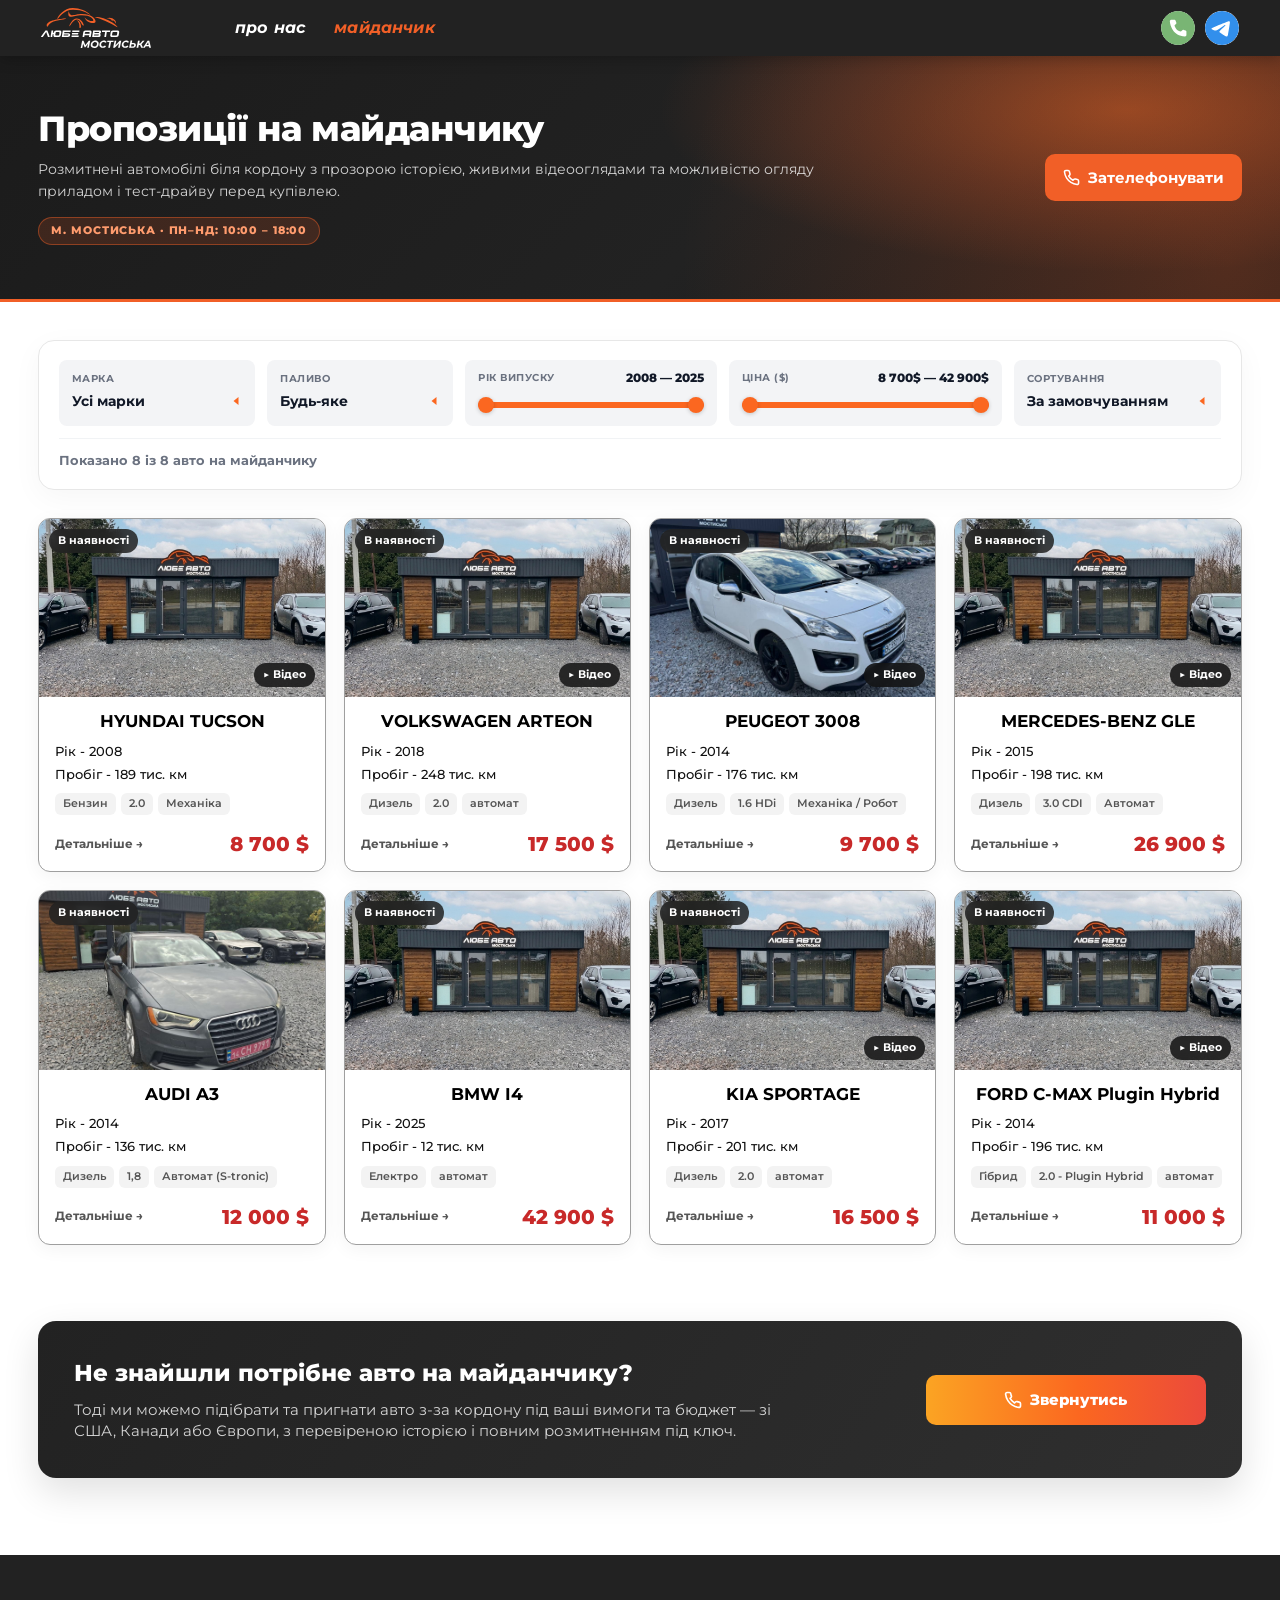
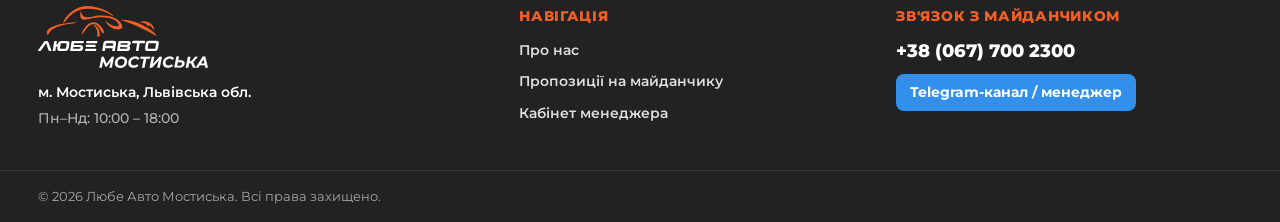
==== commit 415eccb0: "Update root URLs and multi-size PNG/ICO favicons for avovkus.github.io" ====
--- a/index.html
+++ b/index.html
@@ -6,7 +6,7 @@
   <title>Любе Авто Мостиська</title>
   <meta
     name="description"
-    content="Автомайданчик Любе Авто Мостиська: перевірені авто в наявності на площадці та фірмовий онлайн-калькулятор розмитнення і доставки авто з Європи, США та Кореї."
+    content="Автомайданчик Любе Авто Мостиська: перевірені авто в наявності на площадці, продаж та підбір автомобілів із Європи, США, Канади та Кореї."
   />
   <link rel="canonical" href="https://avovkus.github.io/" />
   <meta property="og:type" content="website" />
@@ -16,7 +16,7 @@
   <meta property="og:title" content="Любе Авто Мостиська" />
   <meta
     property="og:description"
-    content="Перевірені розмитнені авто на майданчику в Мостиськах та точний калькулятор розмитнення авто зі США, Канади й Європи."
+    content="Перевірені розмитнені авто в наявності на майданчику Любе Авто в Мостиськах — продаж, обмін та підбір авто під ключ."
   />
   <meta property="og:image" content="https://avovkus.github.io/assets/img/hero.jpg" />
   <link rel="icon" href="favicon.ico?v=20261128" sizes="any" />
@@ -76,7 +76,6 @@
       <nav class="main-nav" aria-label="Головна навігація">
         <a href="about.html" class="nav-link" data-nav="about">про нас</a>
         <a href="index.html" class="nav-link is-active" data-nav="lot" aria-current="page">майданчик</a>
-        <a href="calculator.html" class="nav-link" data-nav="calculator">калькулятор</a>
       </nav>
 
       <div class="header-actions">
@@ -121,7 +120,6 @@
     <div class="mobile-menu" id="mobile-menu" hidden>
       <a href="about.html" class="mobile-menu__link" data-nav="about">про нас</a>
       <a href="index.html" class="mobile-menu__link is-active" data-nav="lot" aria-current="page">майданчик</a>
-      <a href="calculator.html" class="mobile-menu__link" data-nav="calculator">калькулятор</a>
       <div class="mobile-menu__contacts">
         <a href="tel:+380677002300" id="mobile-phone-link" class="mobile-contact-pill">
           Зателефонувати
@@ -272,15 +270,12 @@
         <div class="empty-state" id="cars-empty" hidden>
           <p class="empty-state__title">За обраними параметрами авто не знайдено</p>
           <p class="empty-state__text">
-            Спробуйте змінити фільтри або скористайтесь фірмовим калькулятором розмитнення, щоб підібрати авто під замовлення з-за кордону.
+            Спробуйте змінити фільтри або скиньте параметри, щоб переглянути всі доступні автомобілі на майданчику.
           </p>
           <div class="empty-state__actions">
             <button type="button" class="btn btn--primary" id="empty-reset-btn">
               Показати всі авто на майданчику
             </button>
-            <a href="calculator.html" class="btn btn--outline">
-              Відкрити калькулятор
-            </a>
           </div>
         </div>
       </div>
@@ -334,7 +329,6 @@
         <ul class="footer-links">
           <li><a href="about.html">Про нас</a></li>
           <li><a href="index.html">Пропозиції на майданчику</a></li>
-          <li><a href="calculator.html">Калькулятор розмитнення</a></li>
           <li><a href="admin.html">Кабінет менеджера</a></li>
         </ul>
       </div>
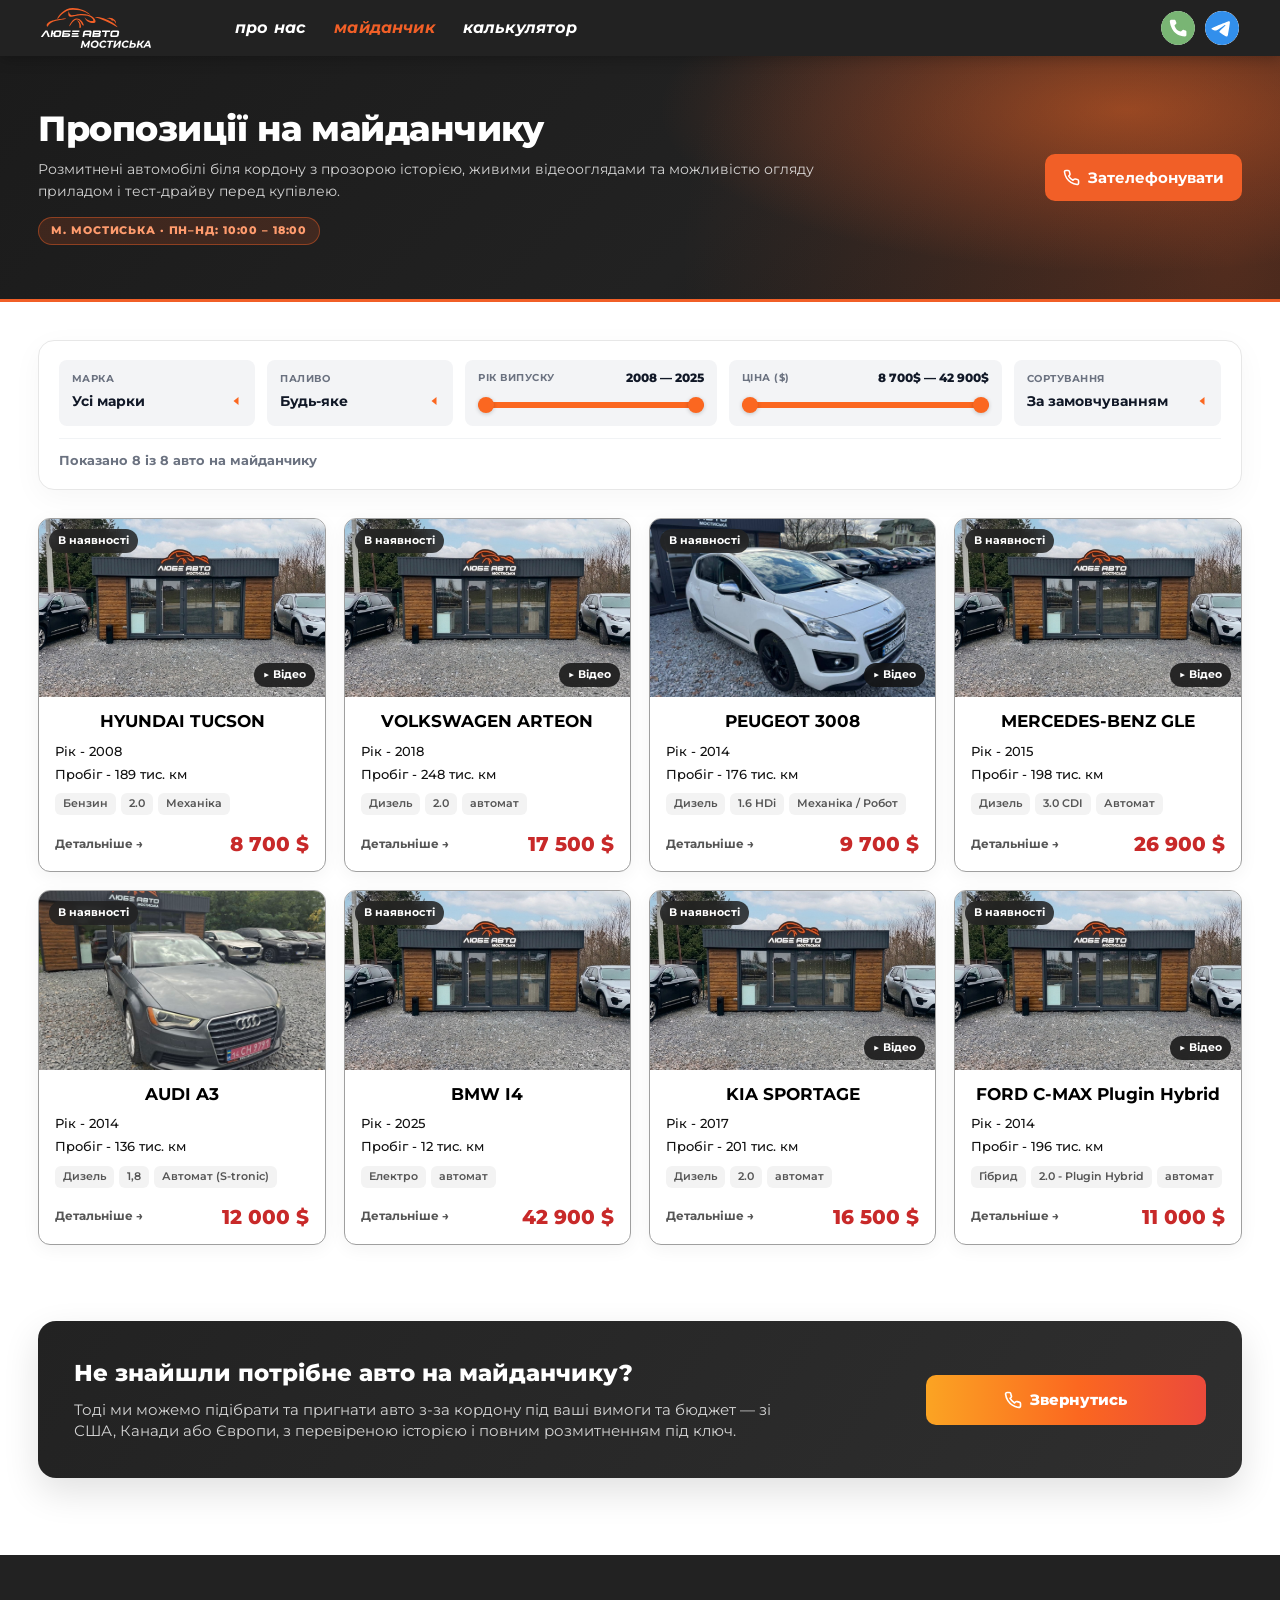
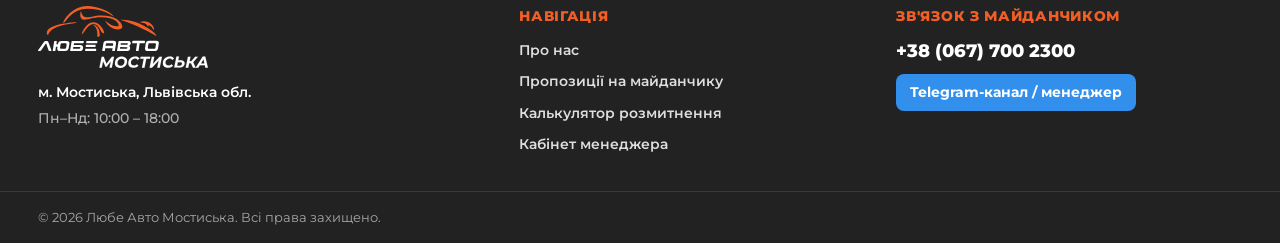
==== commit 8f9987b9: "Enlarge car modal and prevent vertical gallery stretching" ====
--- a/index.html
+++ b/index.html
@@ -6,7 +6,7 @@
   <title>Любе Авто Мостиська</title>
   <meta
     name="description"
-    content="Автомайданчик Любе Авто Мостиська: перевірені авто в наявності на площадці, продаж та підбір автомобілів із Європи, США, Канади та Кореї."
+    content="Автомайданчик Любе Авто Мостиська: перевірені авто в наявності на площадці та фірмовий онлайн-калькулятор розмитнення і доставки авто з Європи, США та Кореї."
   />
   <link rel="canonical" href="https://avovkus.github.io/" />
   <meta property="og:type" content="website" />
@@ -16,7 +16,7 @@
   <meta property="og:title" content="Любе Авто Мостиська" />
   <meta
     property="og:description"
-    content="Перевірені розмитнені авто в наявності на майданчику Любе Авто в Мостиськах — продаж, обмін та підбір авто під ключ."
+    content="Перевірені розмитнені авто на майданчику в Мостиськах та точний калькулятор розмитнення авто зі США, Канади й Європи."
   />
   <meta property="og:image" content="https://avovkus.github.io/assets/img/hero.jpg" />
   <link rel="icon" href="favicon.ico?v=20261128" sizes="any" />
@@ -57,7 +57,7 @@
     href="https://fonts.googleapis.com/css2?family=Montserrat:ital,wght@0,400;0,500;0,600;0,700;0,800;1,700;1,800&display=swap"
     rel="stylesheet"
   />
-  <link rel="stylesheet" href="css/styles.css?v=20261126" />
+  <link rel="stylesheet" href="css/styles.css?v=20261128" />
 </head>
 <body id="top" data-page="lot">
   <!-- Шапка сайту -->
@@ -76,6 +76,7 @@
       <nav class="main-nav" aria-label="Головна навігація">
         <a href="about.html" class="nav-link" data-nav="about">про нас</a>
         <a href="index.html" class="nav-link is-active" data-nav="lot" aria-current="page">майданчик</a>
+        <a href="calculator.html" class="nav-link" data-nav="calculator">калькулятор</a>
       </nav>
 
       <div class="header-actions">
@@ -120,6 +121,7 @@
     <div class="mobile-menu" id="mobile-menu" hidden>
       <a href="about.html" class="mobile-menu__link" data-nav="about">про нас</a>
       <a href="index.html" class="mobile-menu__link is-active" data-nav="lot" aria-current="page">майданчик</a>
+      <a href="calculator.html" class="mobile-menu__link" data-nav="calculator">калькулятор</a>
       <div class="mobile-menu__contacts">
         <a href="tel:+380677002300" id="mobile-phone-link" class="mobile-contact-pill">
           Зателефонувати
@@ -270,12 +272,15 @@
         <div class="empty-state" id="cars-empty" hidden>
           <p class="empty-state__title">За обраними параметрами авто не знайдено</p>
           <p class="empty-state__text">
-            Спробуйте змінити фільтри або скиньте параметри, щоб переглянути всі доступні автомобілі на майданчику.
+            Спробуйте змінити фільтри або скористайтесь фірмовим калькулятором розмитнення, щоб підібрати авто під замовлення з-за кордону.
           </p>
           <div class="empty-state__actions">
             <button type="button" class="btn btn--primary" id="empty-reset-btn">
               Показати всі авто на майданчику
             </button>
+            <a href="calculator.html" class="btn btn--outline">
+              Відкрити калькулятор
+            </a>
           </div>
         </div>
       </div>
@@ -329,6 +334,7 @@
         <ul class="footer-links">
           <li><a href="about.html">Про нас</a></li>
           <li><a href="index.html">Пропозиції на майданчику</a></li>
+          <li><a href="calculator.html">Калькулятор розмитнення</a></li>
           <li><a href="admin.html">Кабінет менеджера</a></li>
         </ul>
       </div>
--- a/css/styles.css
+++ b/css/styles.css
@@ -1567,11 +1567,9 @@
 
 .modal-card {
   position: relative;
-  width: 100%;
-  max-width: 1120px;
+  width: min(1340px, 100%);
   max-height: 92vh;
-  overflow-x: hidden;
-  overflow-y: auto;
+  overflow: hidden;
   background-color: #ffffff;
   border-radius: var(--radius-panel);
   box-shadow: var(--shadow-modal);
@@ -1579,11 +1577,11 @@
 
 .modal-close {
   position: absolute;
-  top: 14px;
-  right: 14px;
+  top: 16px;
+  right: 20px;
   z-index: 5;
-  width: 38px;
-  height: 38px;
+  width: 40px;
+  height: 40px;
   padding: 0;
   border-radius: 50%;
   border: none;
@@ -1607,7 +1605,9 @@
 
 .modal-grid {
   display: grid;
-  grid-template-columns: minmax(0, 1.15fr) minmax(360px, 1fr);
+  grid-template-columns: minmax(0, 1.32fr) minmax(420px, 1fr);
+  align-items: start;
+  max-height: 92vh;
 }
 
 .modal-media {
@@ -1615,25 +1615,30 @@
   min-width: 0;
   display: flex;
   flex-direction: column;
-  background-color: #1a1a1a;
-  min-height: 320px;
+  padding: 24px 0 24px 24px;
+  background-color: transparent;
 }
 
 .modal-media__stage {
   position: relative;
-  flex: 1;
-  min-height: 320px;
+  width: 100%;
+  aspect-ratio: 4 / 3;
+  max-height: min(580px, calc(92vh - 138px));
   display: flex;
   align-items: center;
   justify-content: center;
   overflow: hidden;
   background-color: #141414;
+  border-radius: 14px 14px 0 0;
+}
+
+.modal-media:has(.modal-thumbs[hidden]) .modal-media__stage {
+  border-radius: 14px;
 }
 
 .modal-media__img {
   width: 100%;
   height: 100%;
-  max-height: 540px;
   object-fit: cover;
   display: block;
 }
@@ -1641,7 +1646,6 @@
 .modal-media__video {
   width: 100%;
   height: 100%;
-  max-height: 540px;
   background-color: #000000;
   object-fit: contain;
   display: block;
@@ -1650,8 +1654,6 @@
 .modal-media__iframe {
   width: 100%;
   height: 100%;
-  min-height: 360px;
-  max-height: 540px;
   border: 0;
   background-color: #000000;
   display: block;
@@ -1710,12 +1712,23 @@
   background-color: #141414;
   overflow-x: auto;
   border-top: 1px solid rgba(255, 255, 255, 0.1);
-  scrollbar-width: none;
-  -ms-overflow-style: none;
+  border-radius: 0 0 14px 14px;
+  scrollbar-width: thin;
+  scrollbar-color: rgba(255, 255, 255, 0.32) #141414;
 }
 
 .modal-thumbs::-webkit-scrollbar {
-  display: none;
+  height: 6px;
+}
+
+.modal-thumbs::-webkit-scrollbar-track {
+  background: #141414;
+  border-radius: 0 0 14px 14px;
+}
+
+.modal-thumbs::-webkit-scrollbar-thumb {
+  background: rgba(255, 255, 255, 0.28);
+  border-radius: 999px;
 }
 
 .modal-thumbs[hidden] {
@@ -1770,7 +1783,9 @@
 
 .modal-body {
   min-width: 0;
-  padding: clamp(22px, 2.5vw, 34px);
+  max-height: 92vh;
+  overflow-y: auto;
+  padding: clamp(26px, 2.8vw, 38px) clamp(26px, 3vw, 42px) clamp(26px, 2.8vw, 38px) clamp(24px, 2.4vw, 34px);
 }
 
 .modal-badge {
@@ -1800,10 +1815,11 @@
 }
 
 .modal-title {
-  margin: 0 0 8px;
-  padding-right: 36px;
-  font-size: clamp(22px, 2vw, 28px);
+  margin: 0 0 10px;
+  padding-right: 44px;
+  font-size: clamp(24px, 2.2vw, 32px);
   font-weight: 800;
+  line-height: 1.2;
 }
 
 .modal-price-wrap {
@@ -1824,14 +1840,14 @@
 }
 
 .modal-price-usd {
-  font-size: 28px;
+  font-size: clamp(28px, 2.4vw, 34px);
   font-weight: 800;
   color: var(--price-red);
   white-space: nowrap;
 }
 
 .modal-price-uah {
-  font-size: 14px;
+  font-size: 15px;
   font-weight: 600;
   color: var(--text-secondary);
   white-space: nowrap;
@@ -1856,32 +1872,34 @@
 .modal-specs {
   display: grid;
   grid-template-columns: repeat(2, minmax(0, 1fr));
-  gap: 10px 14px;
-  margin: 0 0 18px;
-  padding: 14px;
+  gap: 12px 18px;
+  margin: 0 0 20px;
+  padding: 16px 18px;
   background-color: #f7f7f7;
   border-radius: var(--radius-control);
 }
 
 .modal-specs__item dt {
-  font-size: 11px;
+  font-size: 11.5px;
   font-weight: 700;
   text-transform: uppercase;
   color: var(--text-secondary);
 }
 
 .modal-specs__item dd {
-  margin: 2px 0 0;
-  font-size: 14px;
+  margin: 3px 0 0;
+  font-size: 15px;
   font-weight: 700;
   color: var(--text-primary);
 }
 
 .modal-description {
-  margin: 0 0 20px;
-  font-size: 14px;
+  margin: 0 0 22px;
+  font-size: 15px;
   color: var(--text-secondary);
-  line-height: 1.55;
+  line-height: 1.65;
+  white-space: pre-line;
+  overflow-wrap: anywhere;
 }
 
 .modal-actions {
@@ -1952,13 +1970,45 @@
     grid-template-columns: repeat(2, minmax(0, 1fr));
   }
 
+  .modal-card {
+    max-width: 720px;
+    overflow-x: hidden;
+    overflow-y: auto;
+  }
+
   .modal-grid {
     grid-template-columns: 1fr;
-  }
-
-  .modal-media,
+    max-height: none;
+  }
+
+  .modal-media {
+    padding: 0;
+  }
+
   .modal-media__stage {
-    min-height: 250px;
+    aspect-ratio: 16 / 10;
+    min-height: 220px;
+    max-height: min(380px, 46vh);
+    border-radius: 0;
+  }
+
+  .modal-media:has(.modal-thumbs[hidden]) .modal-media__stage {
+    border-radius: 0;
+  }
+
+  .modal-thumbs {
+    border-radius: 0;
+  }
+
+  .modal-body {
+    max-height: none;
+    overflow-y: visible;
+    padding: 22px;
+  }
+
+  .modal-close {
+    top: 12px;
+    right: 12px;
   }
 }
 
@@ -1975,10 +2025,6 @@
     grid-template-columns: repeat(2, minmax(0, 1fr));
   }
 
-  .modal-grid {
-    grid-template-columns: 1fr;
-  }
-
   .footer-inner {
     grid-template-columns: 1fr;
     gap: 24px;
@@ -1986,6 +2032,18 @@
 }
 
 @media (max-width: 580px) {
+  .modal-backdrop {
+    padding: 10px;
+  }
+
+  .modal-body {
+    padding: 18px 16px 20px;
+  }
+
+  .modal-title {
+    padding-right: 0;
+  }
+
   .filter-bar {
     grid-template-columns: 1fr;
     gap: 10px;
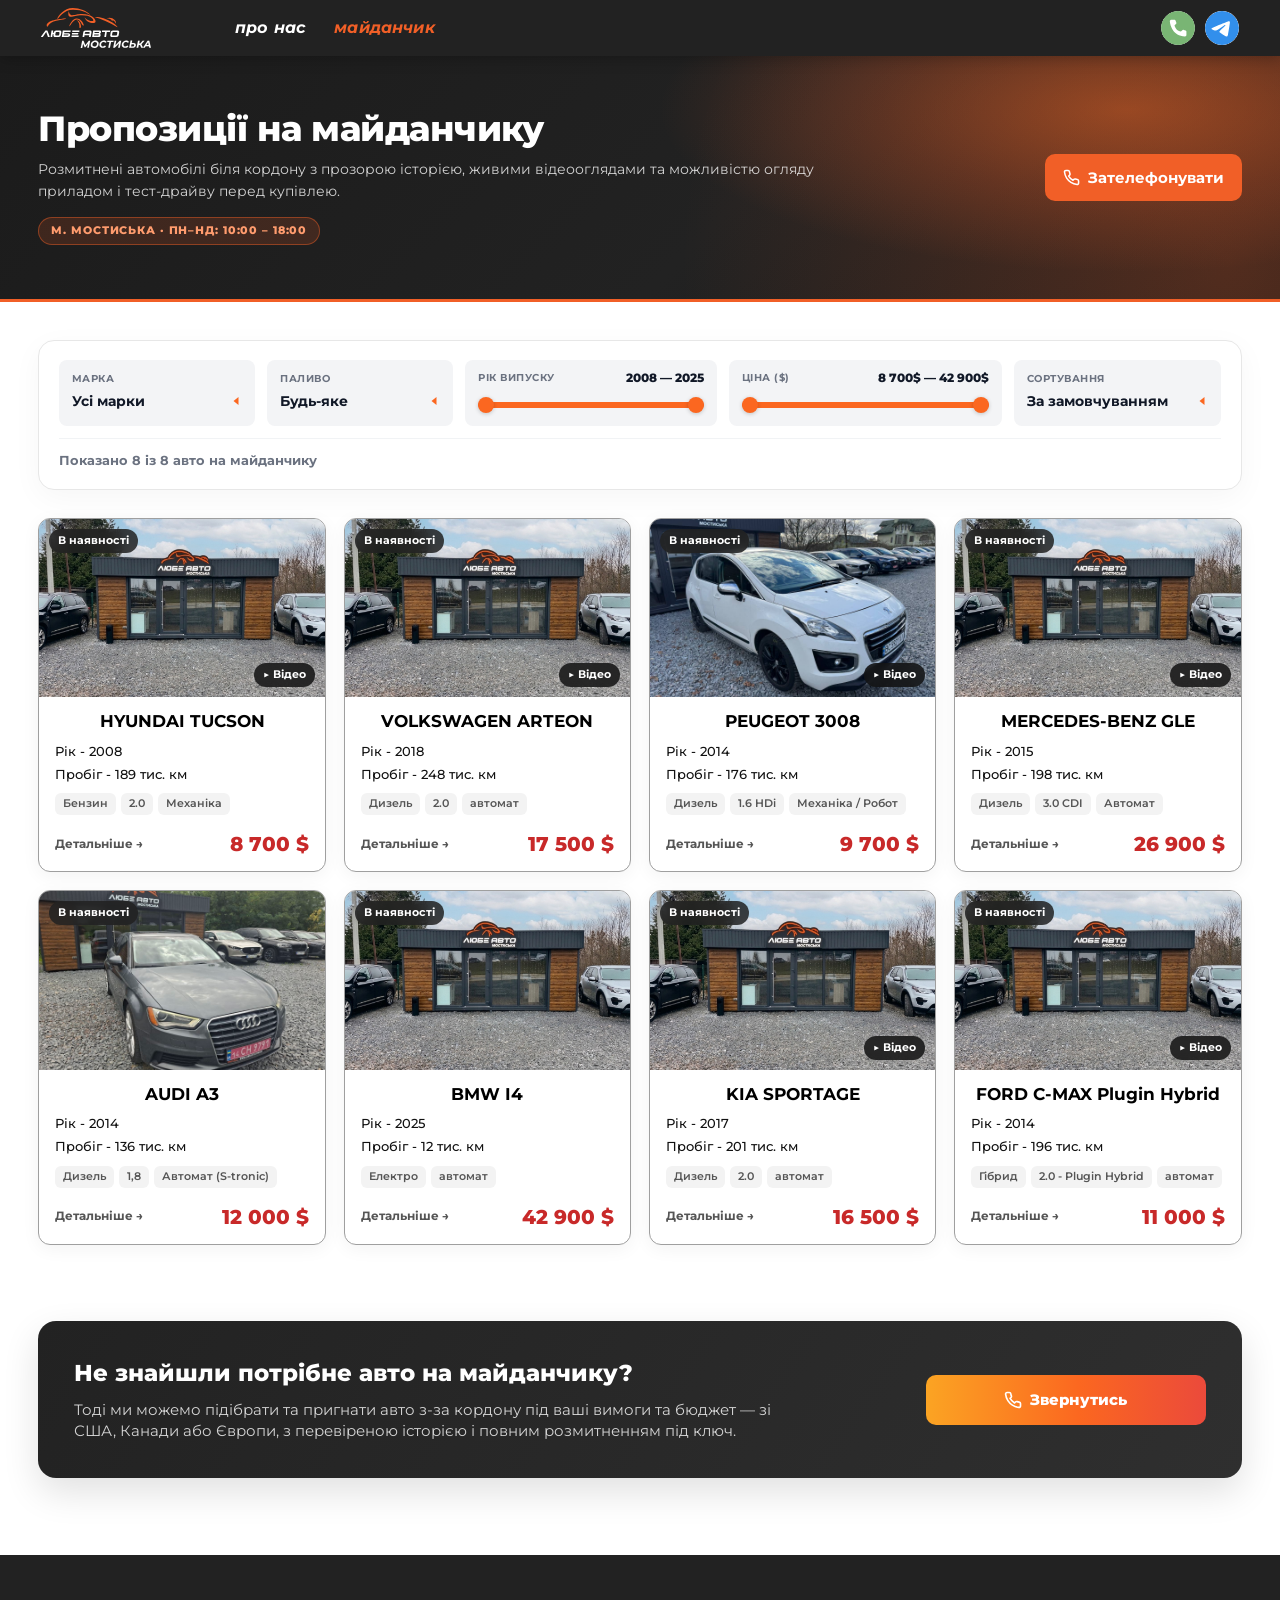
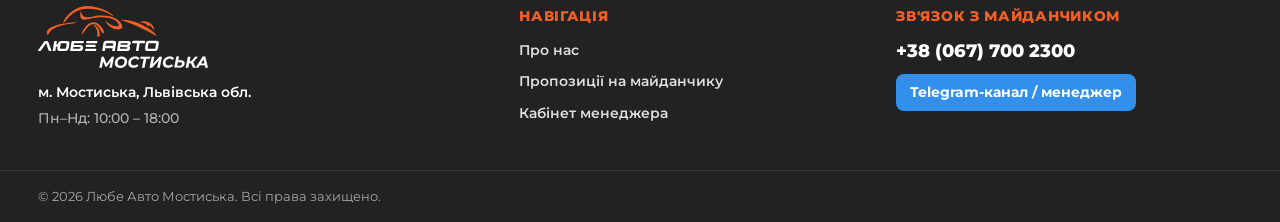
==== commit 05c29180: "Enlarge car modal and prevent vertical gallery stretching" ====
--- a/index.html
+++ b/index.html
@@ -6,7 +6,7 @@
   <title>Любе Авто Мостиська</title>
   <meta
     name="description"
-    content="Автомайданчик Любе Авто Мостиська: перевірені авто в наявності на площадці та фірмовий онлайн-калькулятор розмитнення і доставки авто з Європи, США та Кореї."
+    content="Автомайданчик Любе Авто Мостиська: перевірені авто в наявності на площадці, продаж та підбір автомобілів із Європи, США, Канади та Кореї."
   />
   <link rel="canonical" href="https://avovkus.github.io/" />
   <meta property="og:type" content="website" />
@@ -16,7 +16,7 @@
   <meta property="og:title" content="Любе Авто Мостиська" />
   <meta
     property="og:description"
-    content="Перевірені розмитнені авто на майданчику в Мостиськах та точний калькулятор розмитнення авто зі США, Канади й Європи."
+    content="Перевірені розмитнені авто в наявності на майданчику Любе Авто в Мостиськах — продаж, обмін та підбір авто під ключ."
   />
   <meta property="og:image" content="https://avovkus.github.io/assets/img/hero.jpg" />
   <link rel="icon" href="favicon.ico?v=20261128" sizes="any" />
@@ -76,7 +76,6 @@
       <nav class="main-nav" aria-label="Головна навігація">
         <a href="about.html" class="nav-link" data-nav="about">про нас</a>
         <a href="index.html" class="nav-link is-active" data-nav="lot" aria-current="page">майданчик</a>
-        <a href="calculator.html" class="nav-link" data-nav="calculator">калькулятор</a>
       </nav>
 
       <div class="header-actions">
@@ -121,7 +120,6 @@
     <div class="mobile-menu" id="mobile-menu" hidden>
       <a href="about.html" class="mobile-menu__link" data-nav="about">про нас</a>
       <a href="index.html" class="mobile-menu__link is-active" data-nav="lot" aria-current="page">майданчик</a>
-      <a href="calculator.html" class="mobile-menu__link" data-nav="calculator">калькулятор</a>
       <div class="mobile-menu__contacts">
         <a href="tel:+380677002300" id="mobile-phone-link" class="mobile-contact-pill">
           Зателефонувати
@@ -272,15 +270,12 @@
         <div class="empty-state" id="cars-empty" hidden>
           <p class="empty-state__title">За обраними параметрами авто не знайдено</p>
           <p class="empty-state__text">
-            Спробуйте змінити фільтри або скористайтесь фірмовим калькулятором розмитнення, щоб підібрати авто під замовлення з-за кордону.
+            Спробуйте змінити фільтри або скиньте параметри, щоб переглянути всі доступні автомобілі на майданчику.
           </p>
           <div class="empty-state__actions">
             <button type="button" class="btn btn--primary" id="empty-reset-btn">
               Показати всі авто на майданчику
             </button>
-            <a href="calculator.html" class="btn btn--outline">
-              Відкрити калькулятор
-            </a>
           </div>
         </div>
       </div>
@@ -334,7 +329,6 @@
         <ul class="footer-links">
           <li><a href="about.html">Про нас</a></li>
           <li><a href="index.html">Пропозиції на майданчику</a></li>
-          <li><a href="calculator.html">Калькулятор розмитнення</a></li>
           <li><a href="admin.html">Кабінет менеджера</a></li>
         </ul>
       </div>
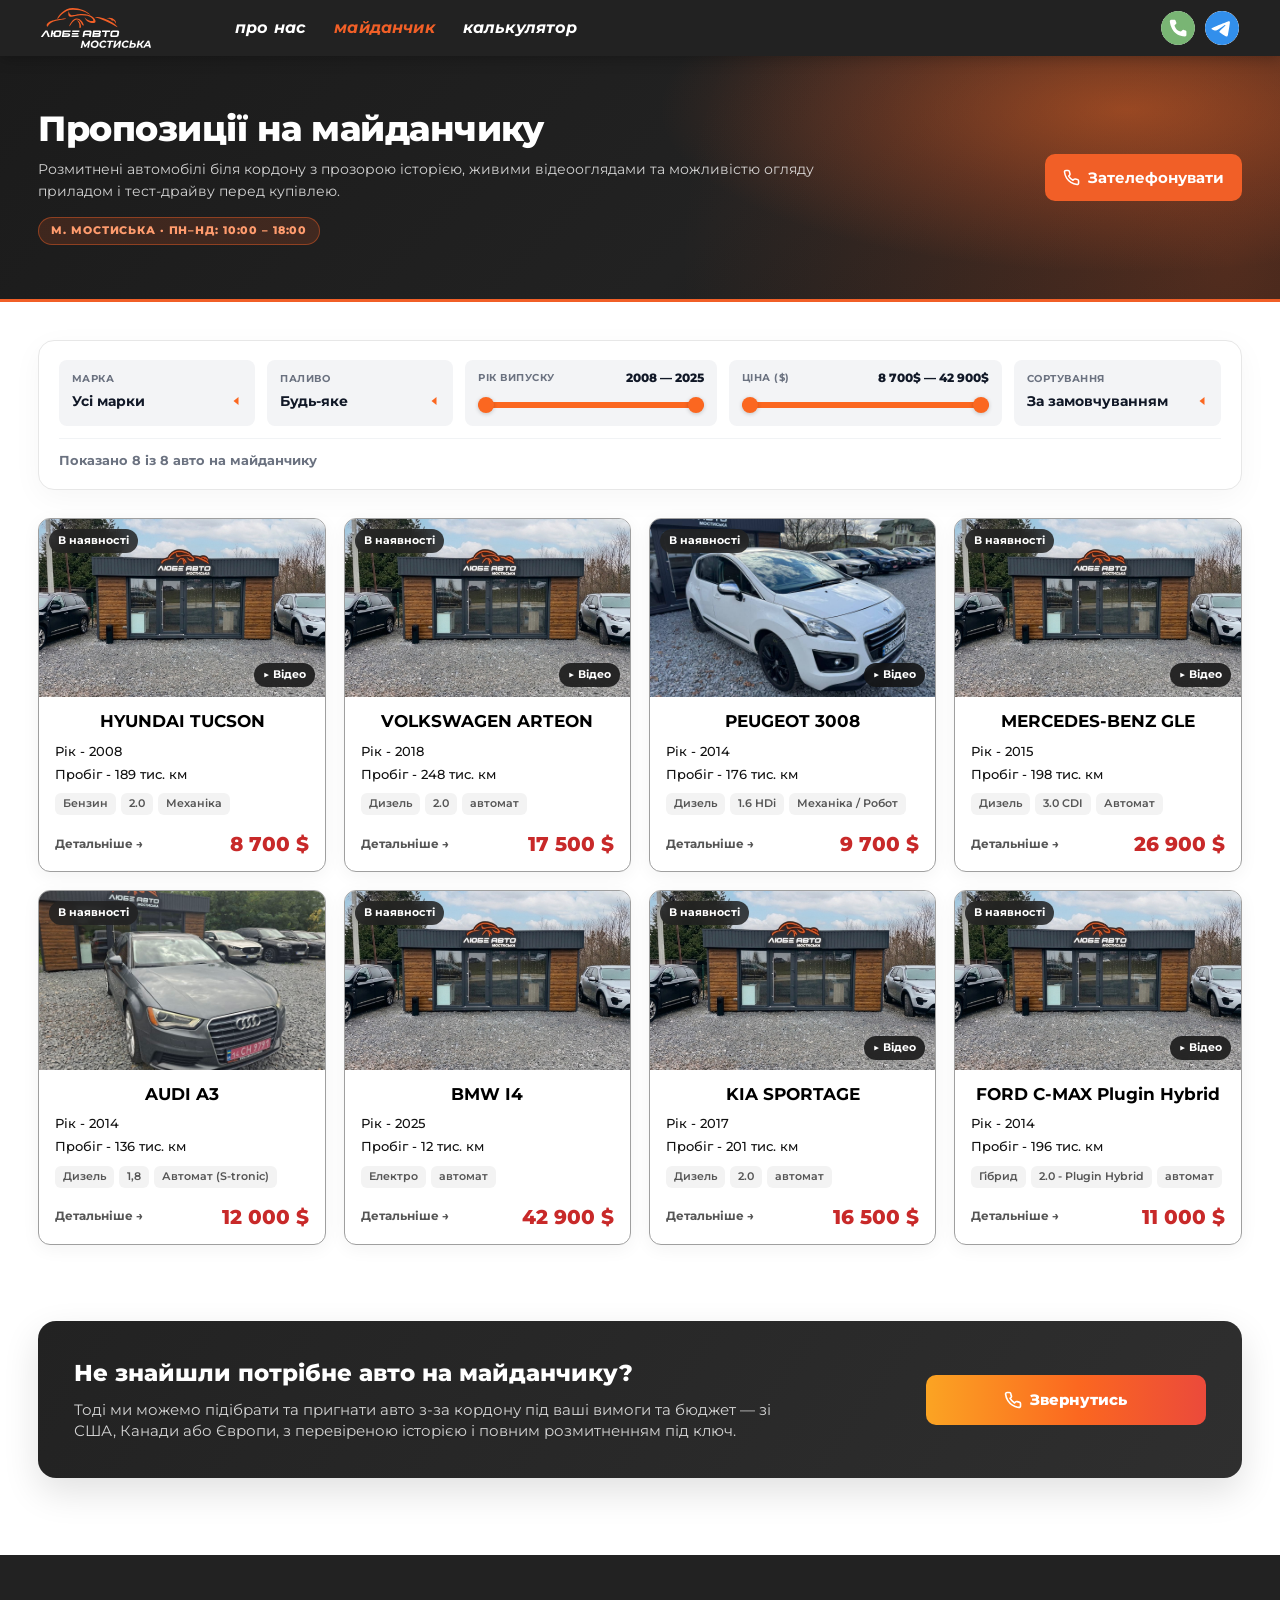
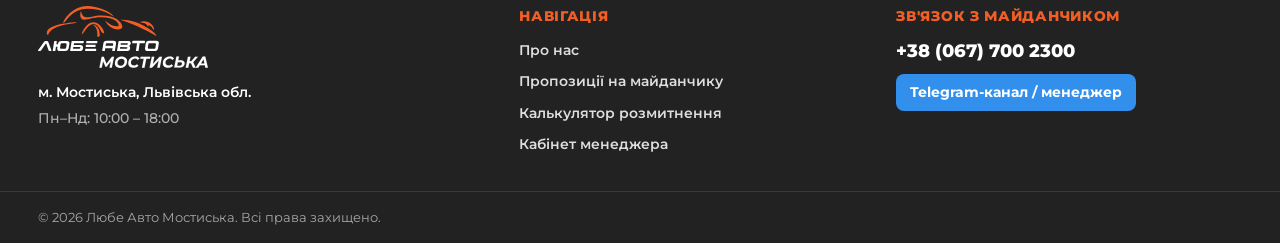
==== commit 9a274505: "Restore full-height stretched modal photo zone inside enlarged card" ====
--- a/index.html
+++ b/index.html
@@ -6,7 +6,7 @@
   <title>Любе Авто Мостиська</title>
   <meta
     name="description"
-    content="Автомайданчик Любе Авто Мостиська: перевірені авто в наявності на площадці, продаж та підбір автомобілів із Європи, США, Канади та Кореї."
+    content="Автомайданчик Любе Авто Мостиська: перевірені авто в наявності на площадці та фірмовий онлайн-калькулятор розмитнення і доставки авто з Європи, США та Кореї."
   />
   <link rel="canonical" href="https://avovkus.github.io/" />
   <meta property="og:type" content="website" />
@@ -16,7 +16,7 @@
   <meta property="og:title" content="Любе Авто Мостиська" />
   <meta
     property="og:description"
-    content="Перевірені розмитнені авто в наявності на майданчику Любе Авто в Мостиськах — продаж, обмін та підбір авто під ключ."
+    content="Перевірені розмитнені авто на майданчику в Мостиськах та точний калькулятор розмитнення авто зі США, Канади й Європи."
   />
   <meta property="og:image" content="https://avovkus.github.io/assets/img/hero.jpg" />
   <link rel="icon" href="favicon.ico?v=20261128" sizes="any" />
@@ -57,7 +57,7 @@
     href="https://fonts.googleapis.com/css2?family=Montserrat:ital,wght@0,400;0,500;0,600;0,700;0,800;1,700;1,800&display=swap"
     rel="stylesheet"
   />
-  <link rel="stylesheet" href="css/styles.css?v=20261128" />
+  <link rel="stylesheet" href="css/styles.css?v=20261128b" />
 </head>
 <body id="top" data-page="lot">
   <!-- Шапка сайту -->
@@ -76,6 +76,7 @@
       <nav class="main-nav" aria-label="Головна навігація">
         <a href="about.html" class="nav-link" data-nav="about">про нас</a>
         <a href="index.html" class="nav-link is-active" data-nav="lot" aria-current="page">майданчик</a>
+        <a href="calculator.html" class="nav-link" data-nav="calculator">калькулятор</a>
       </nav>
 
       <div class="header-actions">
@@ -120,6 +121,7 @@
     <div class="mobile-menu" id="mobile-menu" hidden>
       <a href="about.html" class="mobile-menu__link" data-nav="about">про нас</a>
       <a href="index.html" class="mobile-menu__link is-active" data-nav="lot" aria-current="page">майданчик</a>
+      <a href="calculator.html" class="mobile-menu__link" data-nav="calculator">калькулятор</a>
       <div class="mobile-menu__contacts">
         <a href="tel:+380677002300" id="mobile-phone-link" class="mobile-contact-pill">
           Зателефонувати
@@ -270,12 +272,15 @@
         <div class="empty-state" id="cars-empty" hidden>
           <p class="empty-state__title">За обраними параметрами авто не знайдено</p>
           <p class="empty-state__text">
-            Спробуйте змінити фільтри або скиньте параметри, щоб переглянути всі доступні автомобілі на майданчику.
+            Спробуйте змінити фільтри або скористайтесь фірмовим калькулятором розмитнення, щоб підібрати авто під замовлення з-за кордону.
           </p>
           <div class="empty-state__actions">
             <button type="button" class="btn btn--primary" id="empty-reset-btn">
               Показати всі авто на майданчику
             </button>
+            <a href="calculator.html" class="btn btn--outline">
+              Відкрити калькулятор
+            </a>
           </div>
         </div>
       </div>
@@ -329,6 +334,7 @@
         <ul class="footer-links">
           <li><a href="about.html">Про нас</a></li>
           <li><a href="index.html">Пропозиції на майданчику</a></li>
+          <li><a href="calculator.html">Калькулятор розмитнення</a></li>
           <li><a href="admin.html">Кабінет менеджера</a></li>
         </ul>
       </div>
--- a/css/styles.css
+++ b/css/styles.css
@@ -1606,7 +1606,6 @@
 .modal-grid {
   display: grid;
   grid-template-columns: minmax(0, 1.32fr) minmax(420px, 1fr);
-  align-items: start;
   max-height: 92vh;
 }
 
@@ -1615,28 +1614,24 @@
   min-width: 0;
   display: flex;
   flex-direction: column;
-  padding: 24px 0 24px 24px;
-  background-color: transparent;
+  background-color: #1a1a1a;
+  min-height: 440px;
 }
 
 .modal-media__stage {
   position: relative;
-  width: 100%;
-  aspect-ratio: 4 / 3;
-  max-height: min(580px, calc(92vh - 138px));
+  flex: 1;
+  min-height: 360px;
   display: flex;
   align-items: center;
   justify-content: center;
   overflow: hidden;
   background-color: #141414;
-  border-radius: 14px 14px 0 0;
-}
-
-.modal-media:has(.modal-thumbs[hidden]) .modal-media__stage {
-  border-radius: 14px;
 }
 
 .modal-media__img {
+  position: absolute;
+  inset: 0;
   width: 100%;
   height: 100%;
   object-fit: cover;
@@ -1644,6 +1639,8 @@
 }
 
 .modal-media__video {
+  position: absolute;
+  inset: 0;
   width: 100%;
   height: 100%;
   background-color: #000000;
@@ -1652,6 +1649,8 @@
 }
 
 .modal-media__iframe {
+  position: absolute;
+  inset: 0;
   width: 100%;
   height: 100%;
   border: 0;
@@ -1712,7 +1711,6 @@
   background-color: #141414;
   overflow-x: auto;
   border-top: 1px solid rgba(255, 255, 255, 0.1);
-  border-radius: 0 0 14px 14px;
   scrollbar-width: thin;
   scrollbar-color: rgba(255, 255, 255, 0.32) #141414;
 }
@@ -1723,7 +1721,6 @@
 
 .modal-thumbs::-webkit-scrollbar-track {
   background: #141414;
-  border-radius: 0 0 14px 14px;
 }
 
 .modal-thumbs::-webkit-scrollbar-thumb {
@@ -1982,22 +1979,14 @@
   }
 
   .modal-media {
-    padding: 0;
+    min-height: 0;
   }
 
   .modal-media__stage {
+    flex: none;
     aspect-ratio: 16 / 10;
     min-height: 220px;
     max-height: min(380px, 46vh);
-    border-radius: 0;
-  }
-
-  .modal-media:has(.modal-thumbs[hidden]) .modal-media__stage {
-    border-radius: 0;
-  }
-
-  .modal-thumbs {
-    border-radius: 0;
   }
 
   .modal-body {
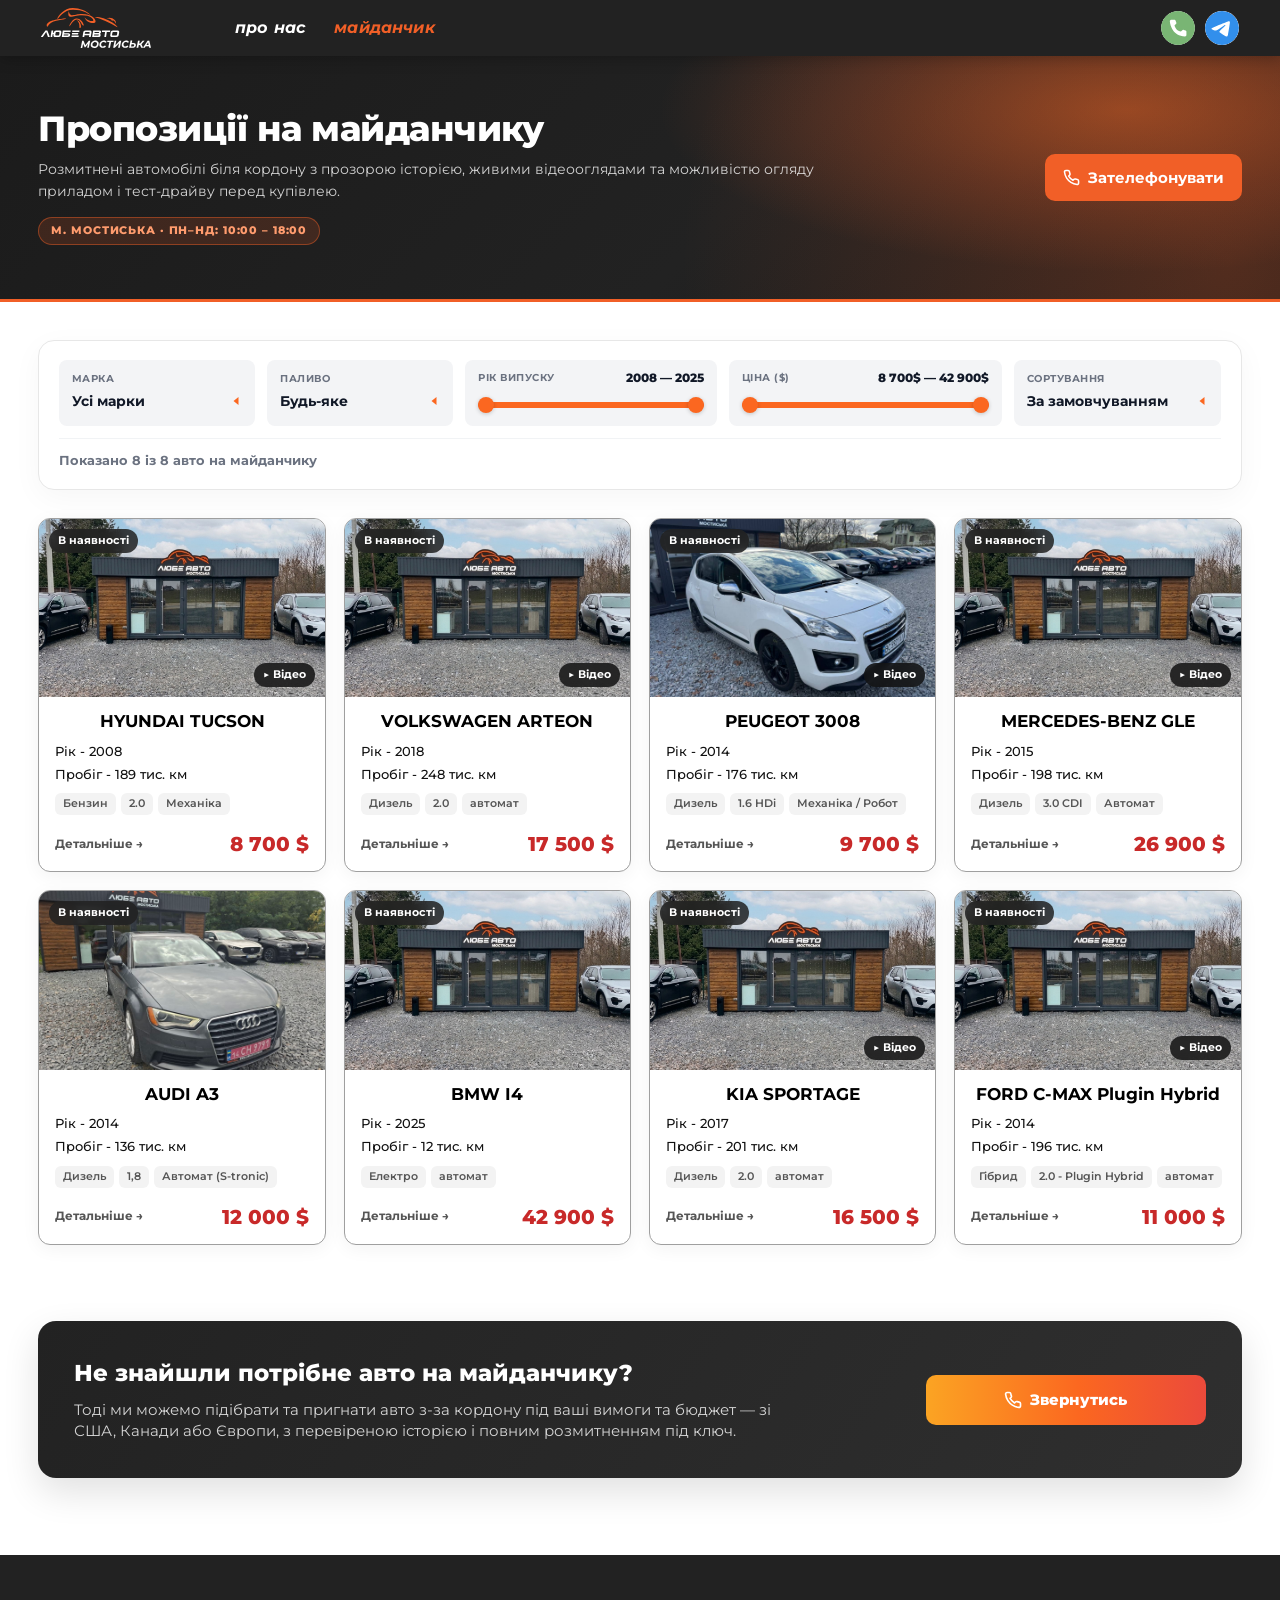
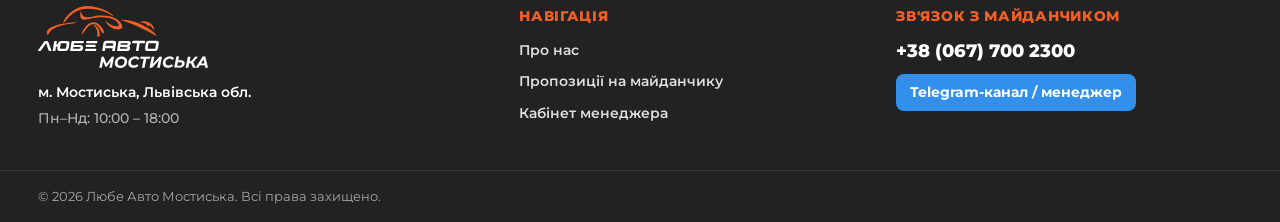
==== commit 93ffa11f: "Restore full-height stretched modal photo zone inside enlarged card" ====
--- a/index.html
+++ b/index.html
@@ -6,7 +6,7 @@
   <title>Любе Авто Мостиська</title>
   <meta
     name="description"
-    content="Автомайданчик Любе Авто Мостиська: перевірені авто в наявності на площадці та фірмовий онлайн-калькулятор розмитнення і доставки авто з Європи, США та Кореї."
+    content="Автомайданчик Любе Авто Мостиська: перевірені авто в наявності на площадці, продаж та підбір автомобілів із Європи, США, Канади та Кореї."
   />
   <link rel="canonical" href="https://avovkus.github.io/" />
   <meta property="og:type" content="website" />
@@ -16,7 +16,7 @@
   <meta property="og:title" content="Любе Авто Мостиська" />
   <meta
     property="og:description"
-    content="Перевірені розмитнені авто на майданчику в Мостиськах та точний калькулятор розмитнення авто зі США, Канади й Європи."
+    content="Перевірені розмитнені авто в наявності на майданчику Любе Авто в Мостиськах — продаж, обмін та підбір авто під ключ."
   />
   <meta property="og:image" content="https://avovkus.github.io/assets/img/hero.jpg" />
   <link rel="icon" href="favicon.ico?v=20261128" sizes="any" />
@@ -76,7 +76,6 @@
       <nav class="main-nav" aria-label="Головна навігація">
         <a href="about.html" class="nav-link" data-nav="about">про нас</a>
         <a href="index.html" class="nav-link is-active" data-nav="lot" aria-current="page">майданчик</a>
-        <a href="calculator.html" class="nav-link" data-nav="calculator">калькулятор</a>
       </nav>
 
       <div class="header-actions">
@@ -121,7 +120,6 @@
     <div class="mobile-menu" id="mobile-menu" hidden>
       <a href="about.html" class="mobile-menu__link" data-nav="about">про нас</a>
       <a href="index.html" class="mobile-menu__link is-active" data-nav="lot" aria-current="page">майданчик</a>
-      <a href="calculator.html" class="mobile-menu__link" data-nav="calculator">калькулятор</a>
       <div class="mobile-menu__contacts">
         <a href="tel:+380677002300" id="mobile-phone-link" class="mobile-contact-pill">
           Зателефонувати
@@ -272,15 +270,12 @@
         <div class="empty-state" id="cars-empty" hidden>
           <p class="empty-state__title">За обраними параметрами авто не знайдено</p>
           <p class="empty-state__text">
-            Спробуйте змінити фільтри або скористайтесь фірмовим калькулятором розмитнення, щоб підібрати авто під замовлення з-за кордону.
+            Спробуйте змінити фільтри або скиньте параметри, щоб переглянути всі доступні автомобілі на майданчику.
           </p>
           <div class="empty-state__actions">
             <button type="button" class="btn btn--primary" id="empty-reset-btn">
               Показати всі авто на майданчику
             </button>
-            <a href="calculator.html" class="btn btn--outline">
-              Відкрити калькулятор
-            </a>
           </div>
         </div>
       </div>
@@ -334,7 +329,6 @@
         <ul class="footer-links">
           <li><a href="about.html">Про нас</a></li>
           <li><a href="index.html">Пропозиції на майданчику</a></li>
-          <li><a href="calculator.html">Калькулятор розмитнення</a></li>
           <li><a href="admin.html">Кабінет менеджера</a></li>
         </ul>
       </div>
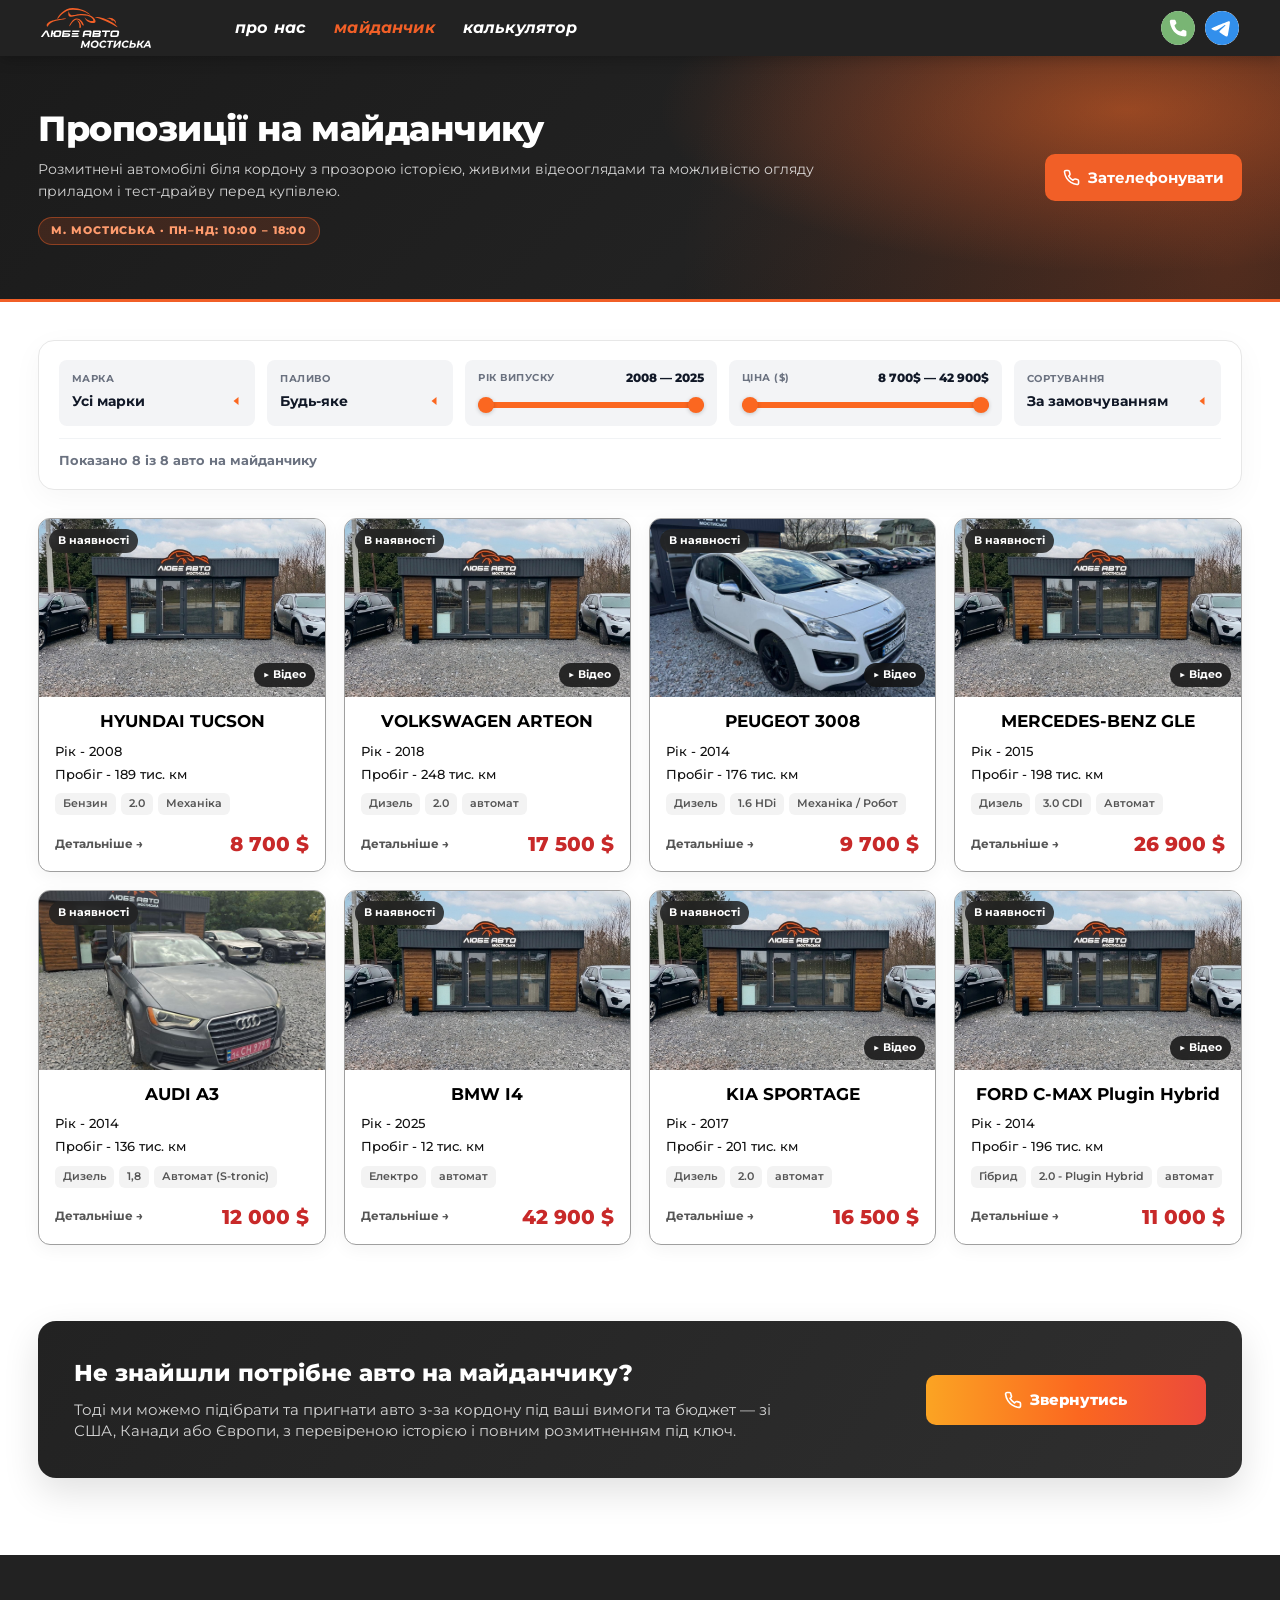
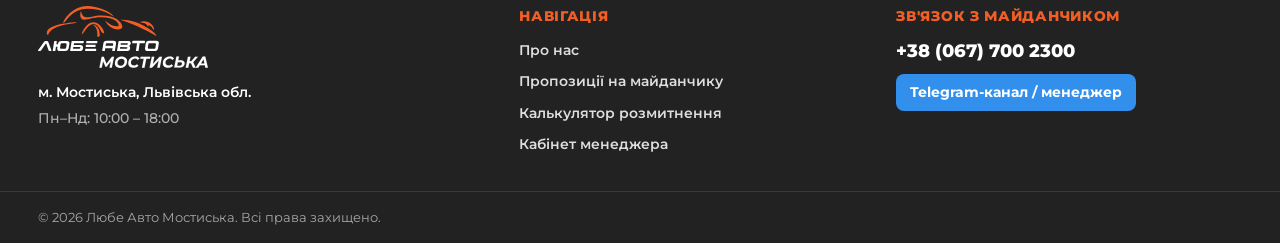
==== commit 6b0efcb7: "Lock background scroll and forward modal wheel over photo zone" ====
--- a/index.html
+++ b/index.html
@@ -6,7 +6,7 @@
   <title>Любе Авто Мостиська</title>
   <meta
     name="description"
-    content="Автомайданчик Любе Авто Мостиська: перевірені авто в наявності на площадці, продаж та підбір автомобілів із Європи, США, Канади та Кореї."
+    content="Автомайданчик Любе Авто Мостиська: перевірені авто в наявності на площадці та фірмовий онлайн-калькулятор розмитнення і доставки авто з Європи, США та Кореї."
   />
   <link rel="canonical" href="https://avovkus.github.io/" />
   <meta property="og:type" content="website" />
@@ -16,7 +16,7 @@
   <meta property="og:title" content="Любе Авто Мостиська" />
   <meta
     property="og:description"
-    content="Перевірені розмитнені авто в наявності на майданчику Любе Авто в Мостиськах — продаж, обмін та підбір авто під ключ."
+    content="Перевірені розмитнені авто на майданчику в Мостиськах та точний калькулятор розмитнення авто зі США, Канади й Європи."
   />
   <meta property="og:image" content="https://avovkus.github.io/assets/img/hero.jpg" />
   <link rel="icon" href="favicon.ico?v=20261128" sizes="any" />
@@ -57,7 +57,7 @@
     href="https://fonts.googleapis.com/css2?family=Montserrat:ital,wght@0,400;0,500;0,600;0,700;0,800;1,700;1,800&display=swap"
     rel="stylesheet"
   />
-  <link rel="stylesheet" href="css/styles.css?v=20261128b" />
+  <link rel="stylesheet" href="css/styles.css?v=20261128c" />
 </head>
 <body id="top" data-page="lot">
   <!-- Шапка сайту -->
@@ -76,6 +76,7 @@
       <nav class="main-nav" aria-label="Головна навігація">
         <a href="about.html" class="nav-link" data-nav="about">про нас</a>
         <a href="index.html" class="nav-link is-active" data-nav="lot" aria-current="page">майданчик</a>
+        <a href="calculator.html" class="nav-link" data-nav="calculator">калькулятор</a>
       </nav>
 
       <div class="header-actions">
@@ -120,6 +121,7 @@
     <div class="mobile-menu" id="mobile-menu" hidden>
       <a href="about.html" class="mobile-menu__link" data-nav="about">про нас</a>
       <a href="index.html" class="mobile-menu__link is-active" data-nav="lot" aria-current="page">майданчик</a>
+      <a href="calculator.html" class="mobile-menu__link" data-nav="calculator">калькулятор</a>
       <div class="mobile-menu__contacts">
         <a href="tel:+380677002300" id="mobile-phone-link" class="mobile-contact-pill">
           Зателефонувати
@@ -270,12 +272,15 @@
         <div class="empty-state" id="cars-empty" hidden>
           <p class="empty-state__title">За обраними параметрами авто не знайдено</p>
           <p class="empty-state__text">
-            Спробуйте змінити фільтри або скиньте параметри, щоб переглянути всі доступні автомобілі на майданчику.
+            Спробуйте змінити фільтри або скористайтесь фірмовим калькулятором розмитнення, щоб підібрати авто під замовлення з-за кордону.
           </p>
           <div class="empty-state__actions">
             <button type="button" class="btn btn--primary" id="empty-reset-btn">
               Показати всі авто на майданчику
             </button>
+            <a href="calculator.html" class="btn btn--outline">
+              Відкрити калькулятор
+            </a>
           </div>
         </div>
       </div>
@@ -329,6 +334,7 @@
         <ul class="footer-links">
           <li><a href="about.html">Про нас</a></li>
           <li><a href="index.html">Пропозиції на майданчику</a></li>
+          <li><a href="calculator.html">Калькулятор розмитнення</a></li>
           <li><a href="admin.html">Кабінет менеджера</a></li>
         </ul>
       </div>
@@ -444,6 +450,6 @@
 
   <script defer src="js/data.js?v=20261124"></script>
   <script defer src="js/store.js?v=20261126"></script>
-  <script defer src="js/app.js?v=20261126"></script>
+  <script defer src="js/app.js?v=20261128c"></script>
 </body>
 </html>
--- a/css/styles.css
+++ b/css/styles.css
@@ -44,6 +44,11 @@
   scroll-padding-top: 84px;
   max-width: 100%;
   overflow-x: clip;
+}
+
+html.is-modal-open,
+body.is-modal-open {
+  overflow: hidden;
 }
 
 body {
@@ -1559,6 +1564,7 @@
   align-items: center;
   justify-content: center;
   padding: 16px;
+  overscroll-behavior: contain;
 }
 
 .modal-backdrop[hidden] {
@@ -1570,6 +1576,8 @@
   width: min(1340px, 100%);
   max-height: 92vh;
   overflow: hidden;
+  overscroll-behavior: contain;
+  -webkit-overflow-scrolling: touch;
   background-color: #ffffff;
   border-radius: var(--radius-panel);
   box-shadow: var(--shadow-modal);
@@ -1782,6 +1790,8 @@
   min-width: 0;
   max-height: 92vh;
   overflow-y: auto;
+  overscroll-behavior: contain;
+  -webkit-overflow-scrolling: touch;
   padding: clamp(26px, 2.8vw, 38px) clamp(26px, 3vw, 42px) clamp(26px, 2.8vw, 38px) clamp(24px, 2.4vw, 34px);
 }
 
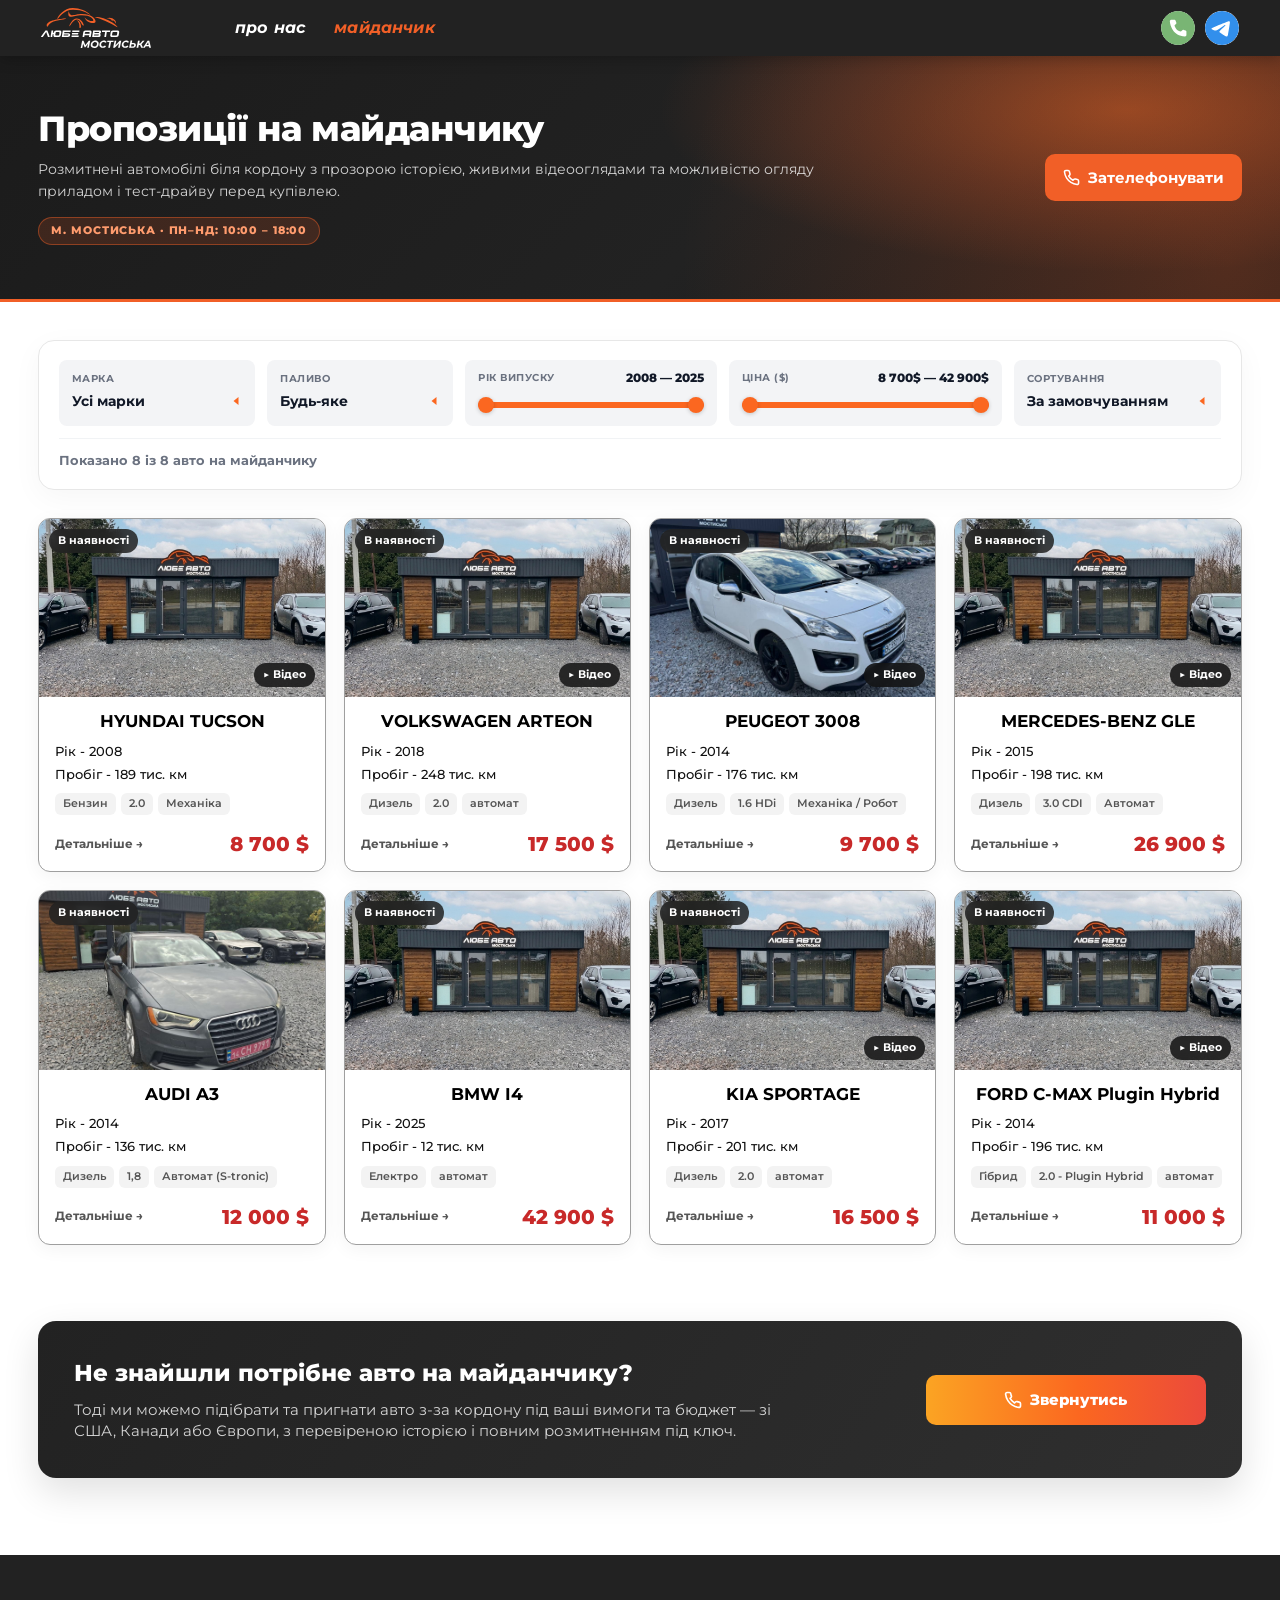
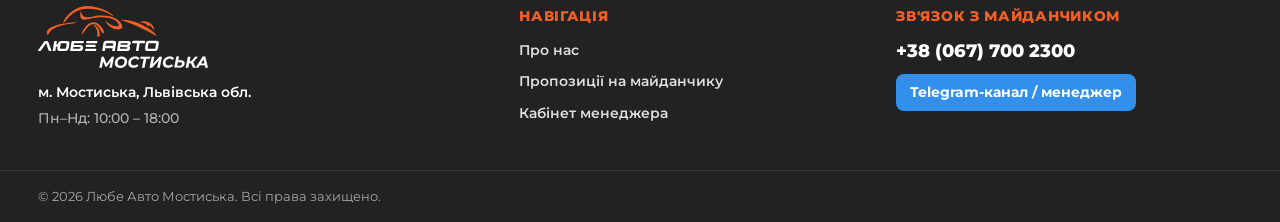
==== commit 6b06e23a: "Lock background scroll and forward modal wheel over photo zone" ====
--- a/index.html
+++ b/index.html
@@ -6,7 +6,7 @@
   <title>Любе Авто Мостиська</title>
   <meta
     name="description"
-    content="Автомайданчик Любе Авто Мостиська: перевірені авто в наявності на площадці та фірмовий онлайн-калькулятор розмитнення і доставки авто з Європи, США та Кореї."
+    content="Автомайданчик Любе Авто Мостиська: перевірені авто в наявності на площадці, продаж та підбір автомобілів із Європи, США, Канади та Кореї."
   />
   <link rel="canonical" href="https://avovkus.github.io/" />
   <meta property="og:type" content="website" />
@@ -16,7 +16,7 @@
   <meta property="og:title" content="Любе Авто Мостиська" />
   <meta
     property="og:description"
-    content="Перевірені розмитнені авто на майданчику в Мостиськах та точний калькулятор розмитнення авто зі США, Канади й Європи."
+    content="Перевірені розмитнені авто в наявності на майданчику Любе Авто в Мостиськах — продаж, обмін та підбір авто під ключ."
   />
   <meta property="og:image" content="https://avovkus.github.io/assets/img/hero.jpg" />
   <link rel="icon" href="favicon.ico?v=20261128" sizes="any" />
@@ -76,7 +76,6 @@
       <nav class="main-nav" aria-label="Головна навігація">
         <a href="about.html" class="nav-link" data-nav="about">про нас</a>
         <a href="index.html" class="nav-link is-active" data-nav="lot" aria-current="page">майданчик</a>
-        <a href="calculator.html" class="nav-link" data-nav="calculator">калькулятор</a>
       </nav>
 
       <div class="header-actions">
@@ -121,7 +120,6 @@
     <div class="mobile-menu" id="mobile-menu" hidden>
       <a href="about.html" class="mobile-menu__link" data-nav="about">про нас</a>
       <a href="index.html" class="mobile-menu__link is-active" data-nav="lot" aria-current="page">майданчик</a>
-      <a href="calculator.html" class="mobile-menu__link" data-nav="calculator">калькулятор</a>
       <div class="mobile-menu__contacts">
         <a href="tel:+380677002300" id="mobile-phone-link" class="mobile-contact-pill">
           Зателефонувати
@@ -272,15 +270,12 @@
         <div class="empty-state" id="cars-empty" hidden>
           <p class="empty-state__title">За обраними параметрами авто не знайдено</p>
           <p class="empty-state__text">
-            Спробуйте змінити фільтри або скористайтесь фірмовим калькулятором розмитнення, щоб підібрати авто під замовлення з-за кордону.
+            Спробуйте змінити фільтри або скиньте параметри, щоб переглянути всі доступні автомобілі на майданчику.
           </p>
           <div class="empty-state__actions">
             <button type="button" class="btn btn--primary" id="empty-reset-btn">
               Показати всі авто на майданчику
             </button>
-            <a href="calculator.html" class="btn btn--outline">
-              Відкрити калькулятор
-            </a>
           </div>
         </div>
       </div>
@@ -334,7 +329,6 @@
         <ul class="footer-links">
           <li><a href="about.html">Про нас</a></li>
           <li><a href="index.html">Пропозиції на майданчику</a></li>
-          <li><a href="calculator.html">Калькулятор розмитнення</a></li>
           <li><a href="admin.html">Кабінет менеджера</a></li>
         </ul>
       </div>
